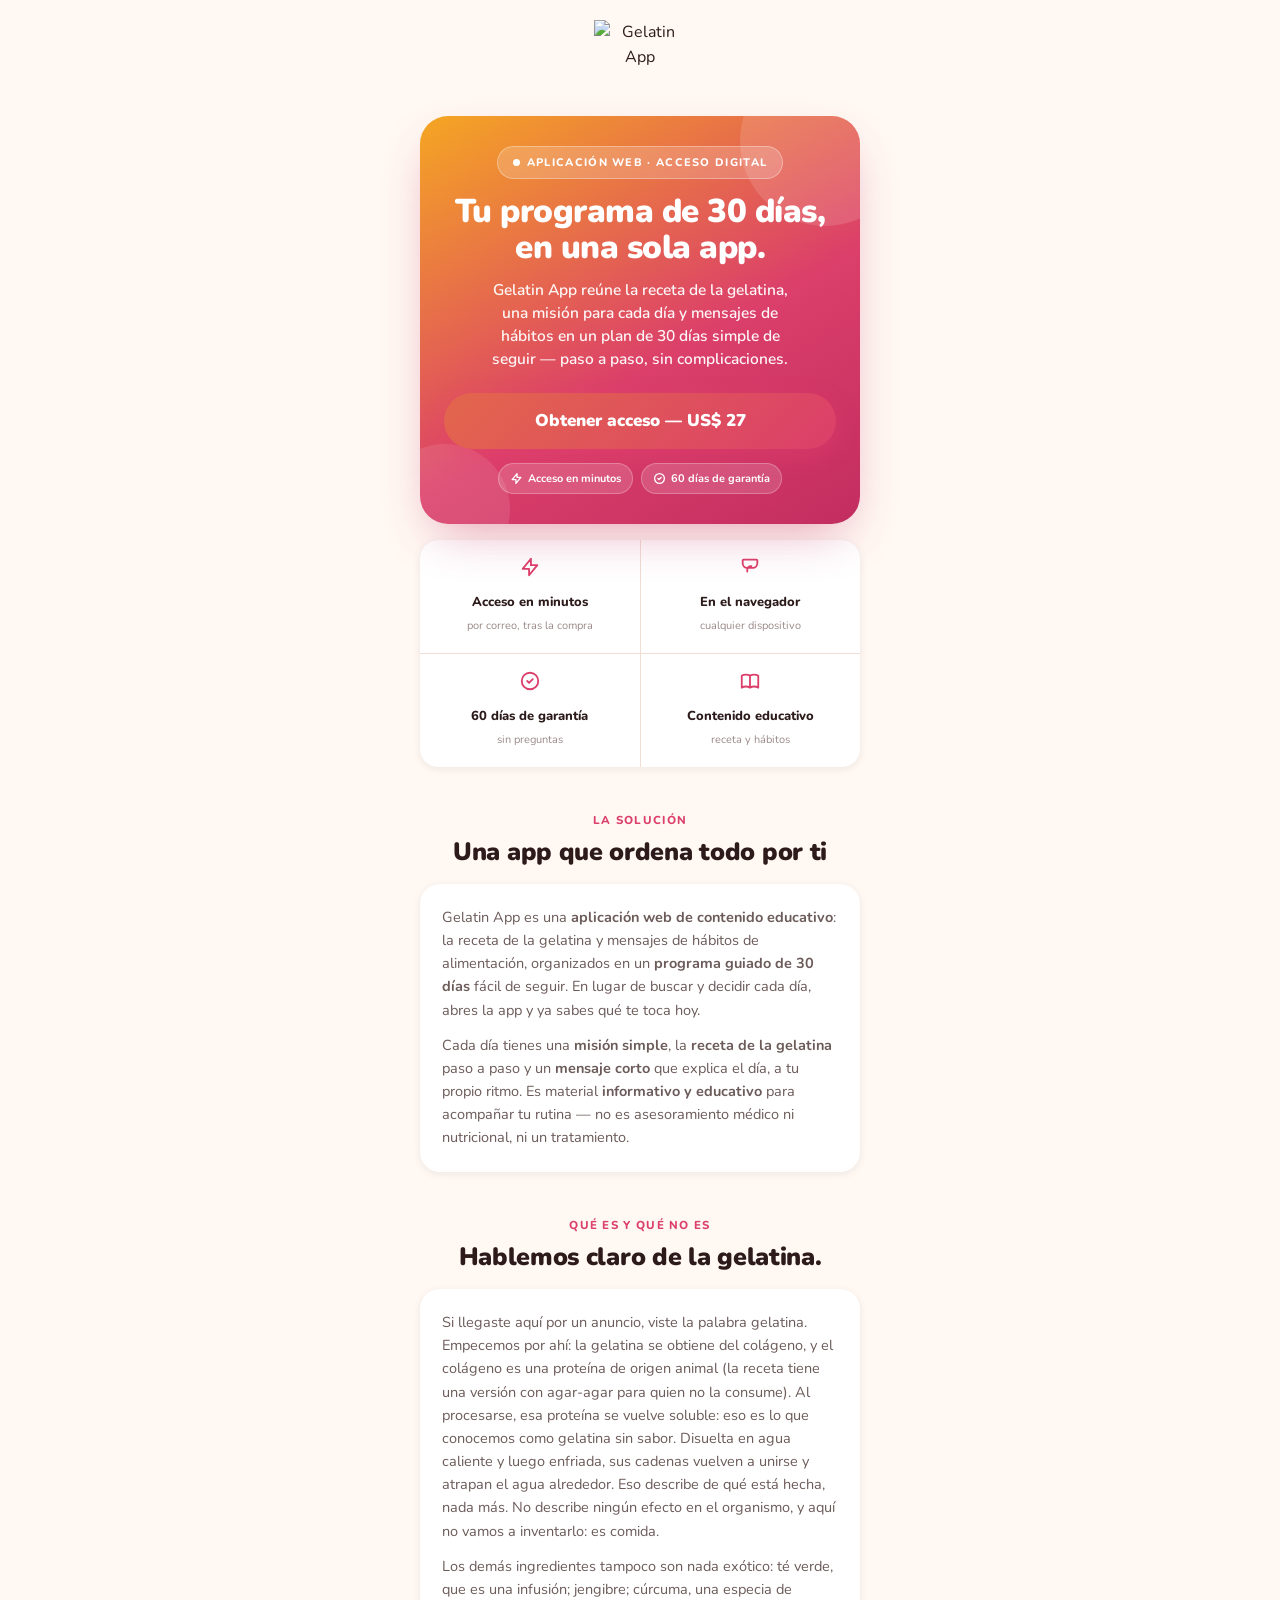
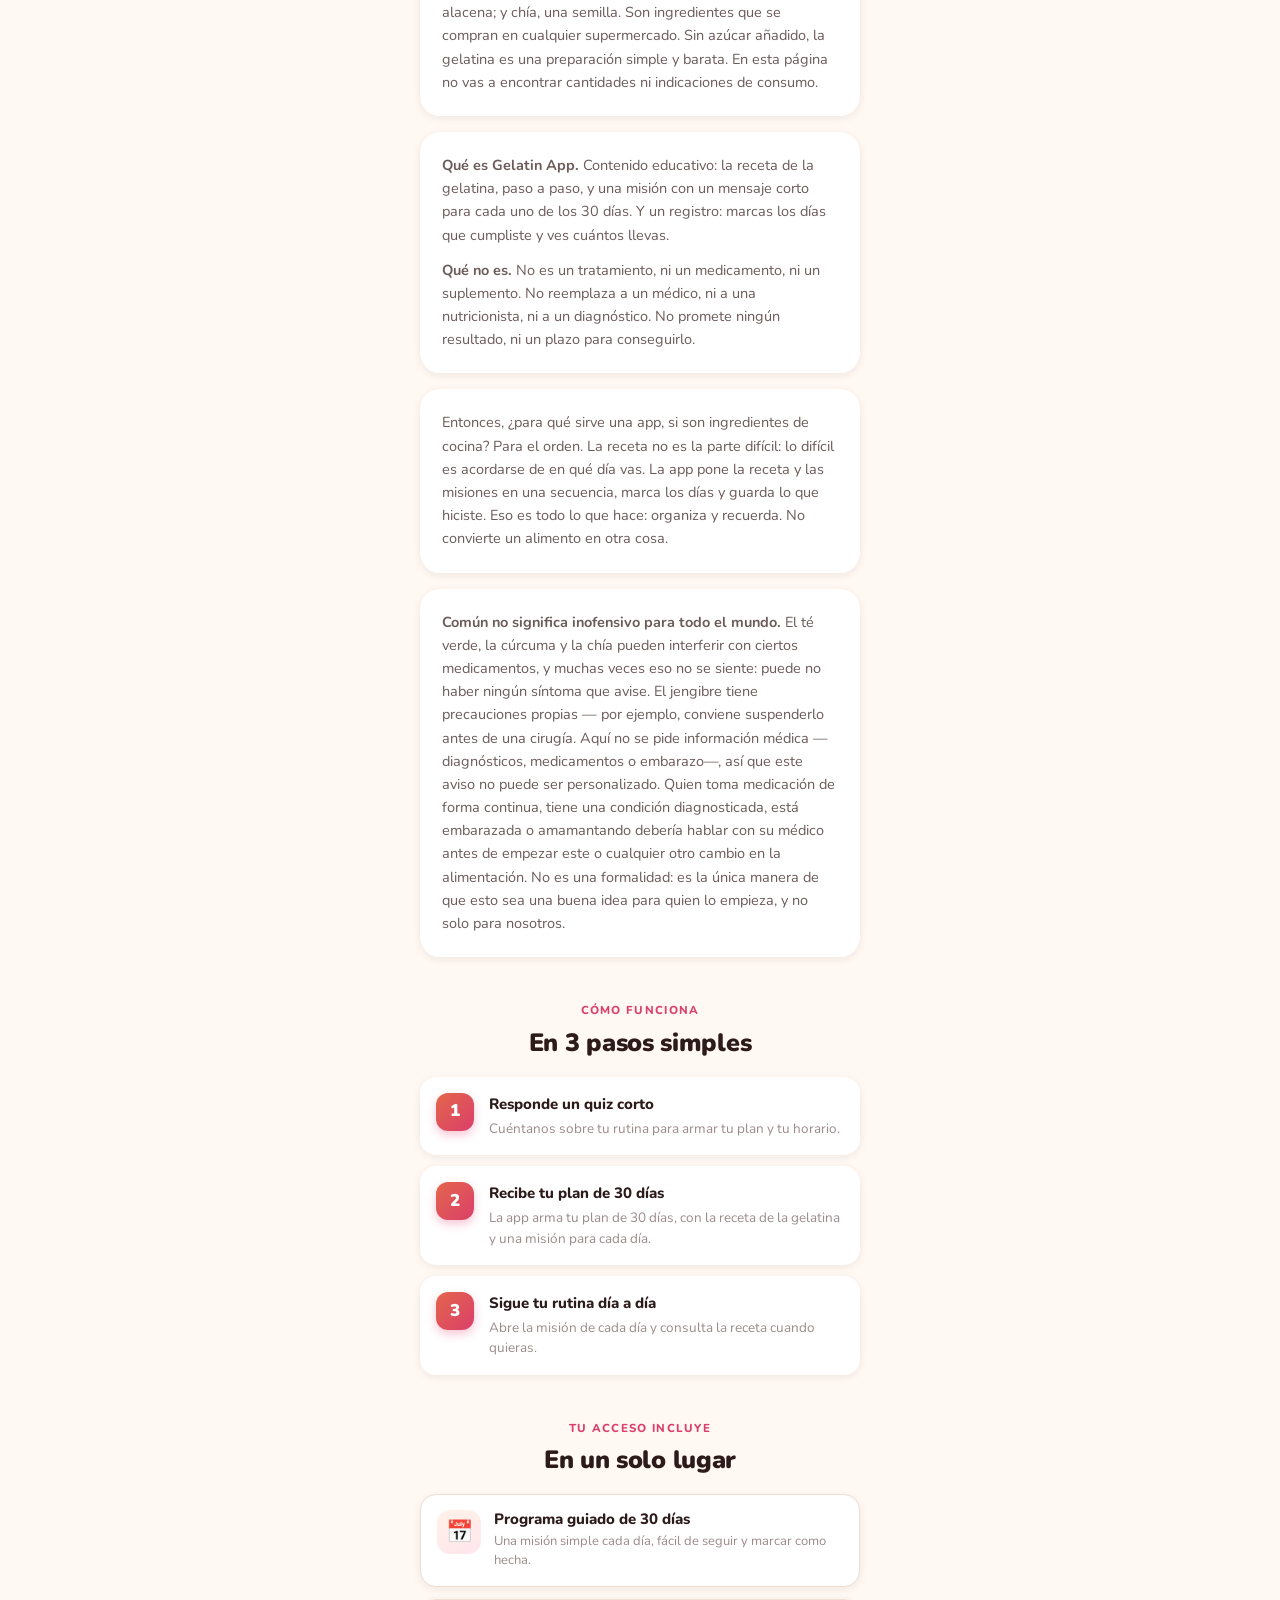
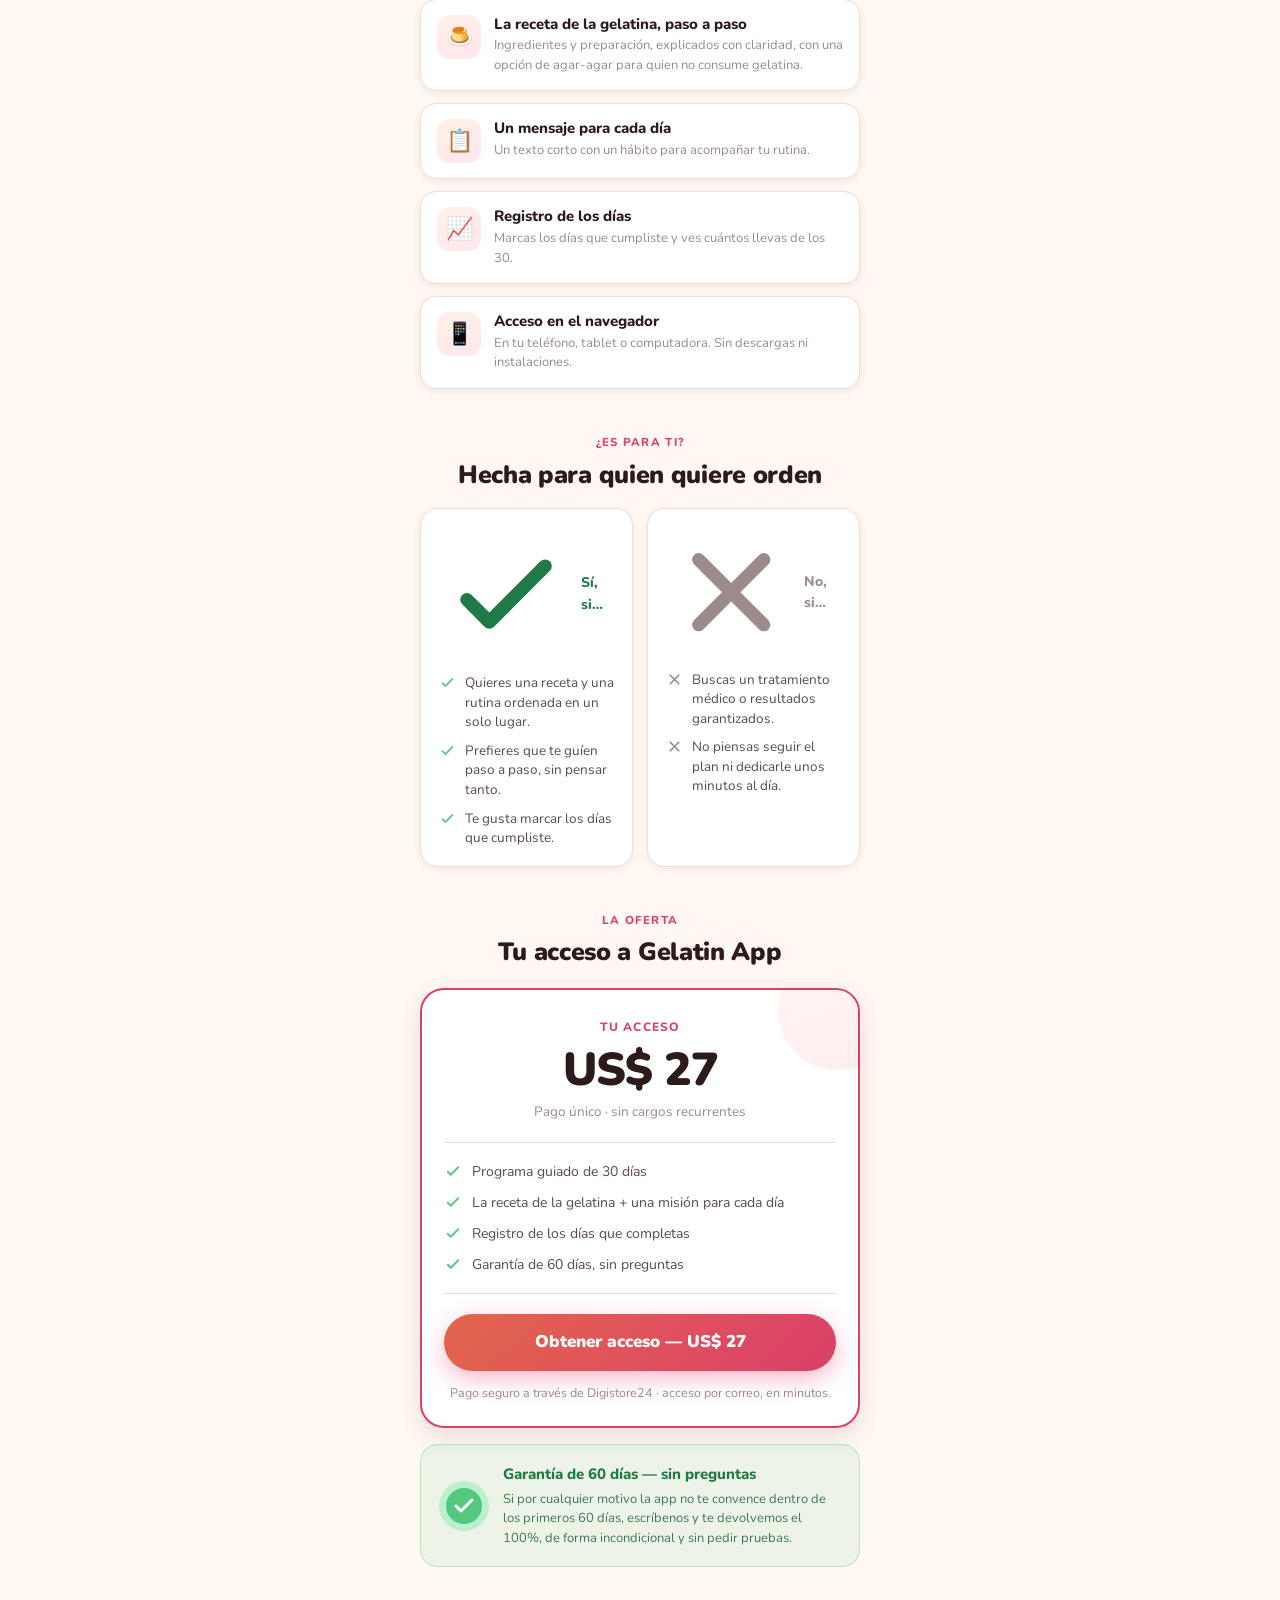
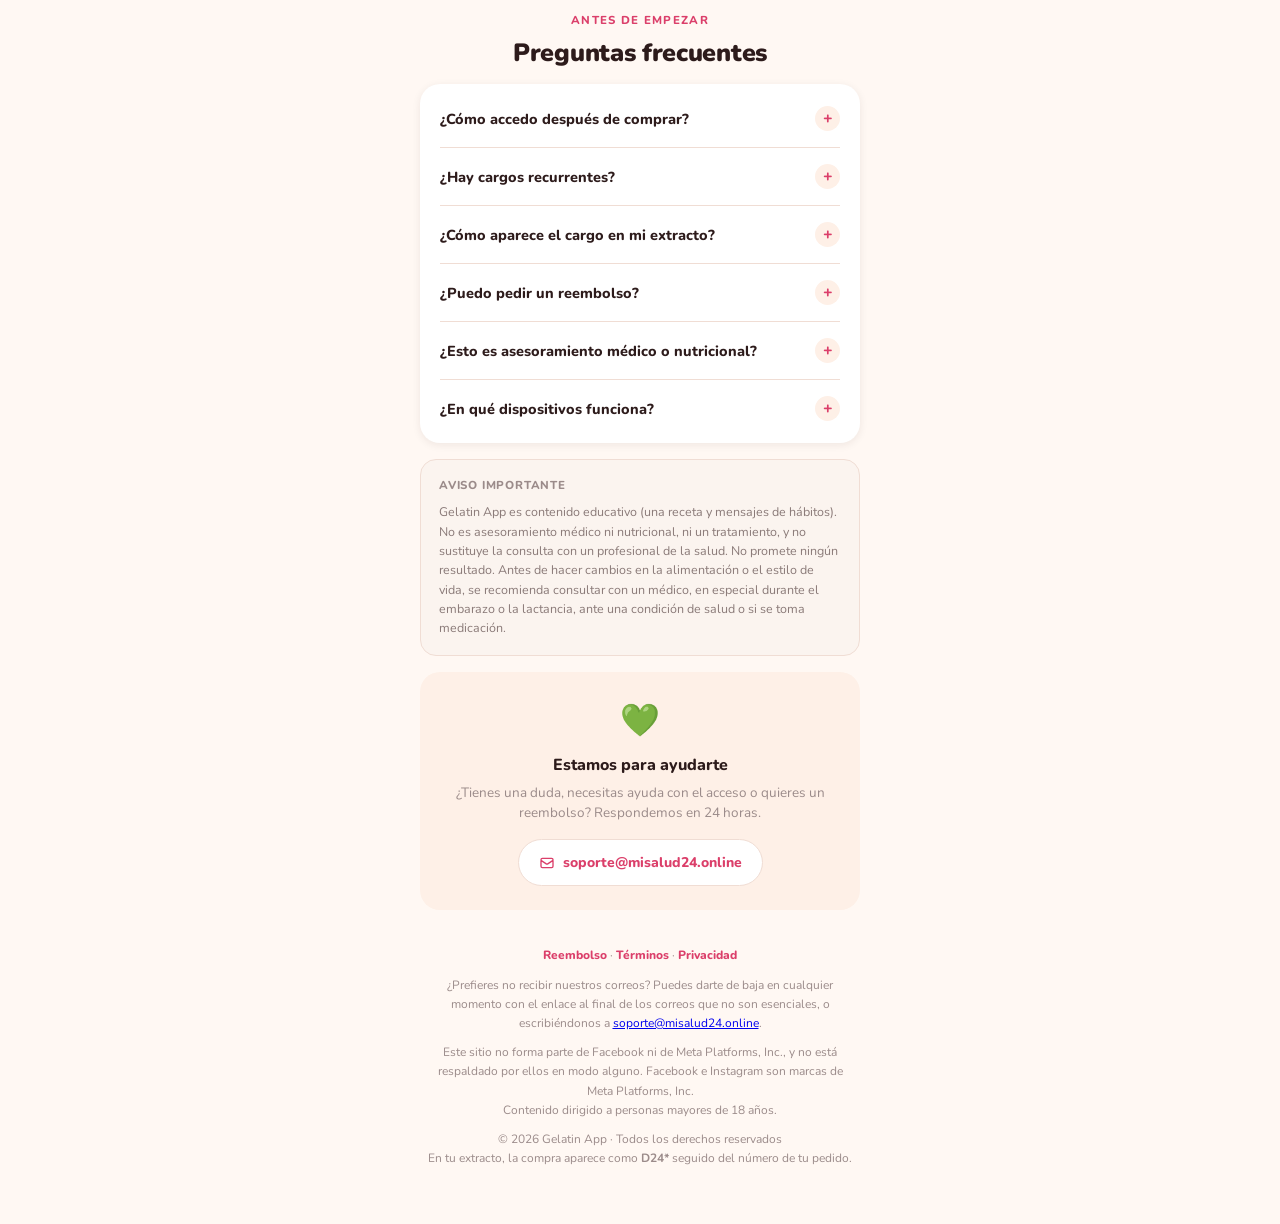
==== app/index.html @ a430baee "feat(app): página do Gelatin App em /app/, com legais e imagens - página do produto: receita da gela" ====
<!DOCTYPE html>
<html lang="es">
<head>
<meta charset="UTF-8">
<meta name="viewport" content="width=device-width, initial-scale=1.0">
<title>Gelatin App — Programa guiado de 30 días con la receta de la gelatina</title>
<meta name="description" content="Cada día una misión simple y un mensaje corto, con la receta de la gelatina paso a paso. No es asesoramiento médico ni nutricional.">
<meta property="og:type" content="website">
<meta property="og:site_name" content="Gelatin App">
<meta property="og:locale" content="es_ES">
<meta property="og:title" content="Gelatin App — Programa guiado de 30 días con la receta de la gelatina">
<meta property="og:description" content="Cada día una misión simple y un mensaje corto, con la receta de la gelatina paso a paso. No es asesoramiento médico ni nutricional.">
<meta property="og:image" content="https://tusalud24h.site/app/og.jpg">
<meta property="og:image:width" content="1200">
<meta property="og:image:height" content="630">
<meta property="og:image:alt" content="Gelatin App">
<meta name="twitter:card" content="summary_large_image">
<meta name="twitter:title" content="Gelatin App — Programa guiado de 30 días con la receta de la gelatina">
<meta name="twitter:description" content="Cada día una misión simple y un mensaje corto, con la receta de la gelatina paso a paso. No es asesoramiento médico ni nutricional.">
<meta name="twitter:image" content="https://tusalud24h.site/app/og.jpg">
<meta name="robots" content="index, follow">
<link rel="icon" type="image/webp" href="https://tusalud24h.site/app/img/logo-icon.webp">

<link rel="preconnect" href="https://fonts.googleapis.com">
<link rel="preconnect" href="https://fonts.gstatic.com" crossorigin>
<link href="https://fonts.googleapis.com/css2?family=Nunito:wght@400;600;700;800;900&display=swap" rel="stylesheet">
<style>
  :root{
    --rose:#DB3F6A; --coral:#E3664C; --amber:#F5A623; --green:#52C97F;
    --cream:#FFF8F3; --card:#FEF0E7; --text:#2D1B1B; --muted:#9B8B8A; --border:#F0DDD4;
    --grad-cta:linear-gradient(135deg,#E3664C 0%,#DB3F6A 100%);
    --grad-hero:linear-gradient(150deg,#F5A623 0%,#DB3F6A 58%,#C22D60 100%);
    --grad-soft:linear-gradient(160deg,#FFF1E8 0%,#FFE6EC 100%);
    --sh-sm:0 2px 8px rgba(45,27,27,.08); --sh-md:0 8px 24px rgba(45,27,27,.12);
    --sh-btn:0 8px 22px rgba(232,64,112,.36);
    --ease:cubic-bezier(.22,1,.36,1);
  }
  *{margin:0;padding:0;box-sizing:border-box}
  html{scroll-behavior:smooth;-webkit-text-size-adjust:100%}
  body{font-family:'Nunito',ui-rounded,system-ui,sans-serif;background:var(--cream);color:var(--text);line-height:1.55;-webkit-font-smoothing:antialiased;overflow-x:hidden}
  img{max-width:100%;height:auto;display:block}
  .wrap{max-width:480px;margin:0 auto;padding:0 20px 56px;position:relative}
  .brand{text-align:center;padding:20px 0 4px}
  .brand img{width:92px;margin:0 auto}
  .hero{position:relative;background:var(--grad-hero);border-radius:28px;padding:30px 24px 30px;text-align:center;color:#fff;overflow:hidden;box-shadow:0 20px 50px -16px rgba(194,45,96,.45)}
  .hero::before{content:'';position:absolute;top:-60px;right:-50px;width:170px;height:170px;background:rgba(255,255,255,.13);border-radius:50%}
  .hero::after{content:'';position:absolute;bottom:-50px;left:-40px;width:130px;height:130px;background:rgba(255,255,255,.10);border-radius:50%}
  .hero>*{position:relative;z-index:1}
  .eyebrow{display:inline-flex;align-items:center;gap:7px;font-size:11px;font-weight:800;text-transform:uppercase;letter-spacing:1.3px;background:rgba(255,255,255,.18);border:1px solid rgba(255,255,255,.32);padding:7px 15px;border-radius:999px;margin-bottom:15px}
  .eyebrow .dot{width:7px;height:7px;border-radius:50%;background:#fff;animation:pulse 2.2s infinite}
  @keyframes pulse{0%{box-shadow:0 0 0 0 rgba(255,255,255,.6)}70%{box-shadow:0 0 0 8px rgba(255,255,255,0)}100%{box-shadow:0 0 0 0 rgba(255,255,255,0)}}
  .hero h1{font-size:33px;font-weight:900;line-height:1.1;letter-spacing:-.5px;margin-bottom:11px}
  .hero .deck{font-size:15.5px;font-weight:600;color:rgba(255,255,255,.95);line-height:1.5;max-width:36ch;margin:0 auto}
  .trust{display:flex;justify-content:center;gap:8px;flex-wrap:wrap;margin-top:14px}
  .trust .t{display:inline-flex;align-items:center;gap:5px;font-size:11px;font-weight:700;color:#fff;background:rgba(255,255,255,.15);border:1px solid rgba(255,255,255,.25);padding:6px 11px;border-radius:999px}
  .trust .t svg{width:13px;height:13px}
  .trustbar{display:grid;grid-template-columns:1fr 1fr;gap:1px;background:var(--border);border-radius:18px;overflow:hidden;margin-top:16px;box-shadow:var(--sh-sm)}
  .trustbar .tb{background:#fff;padding:16px 12px;text-align:center}
  .trustbar .tb svg{width:22px;height:22px;color:var(--rose);margin:0 auto 6px}
  .trustbar .tb b{display:block;font-size:13px;font-weight:800;color:var(--text)}
  .trustbar .tb span{font-size:11px;color:var(--muted)}
  .sec-h{text-align:center;margin:40px 0 4px}
  .sec-h .k{font-size:11.5px;font-weight:800;text-transform:uppercase;letter-spacing:1.3px;color:var(--rose)}
  .sec-h h2{font-size:25px;font-weight:900;color:var(--text);line-height:1.18;letter-spacing:-.3px;margin-top:7px}
  .sec-h p{font-size:14.5px;color:#6b5b59;line-height:1.6;margin-top:9px}
  .card{background:#fff;border-radius:20px;padding:22px;box-shadow:var(--sh-sm);margin-top:16px}
  .card p{font-size:14.5px;color:#6b5b59;line-height:1.6}
  .card p+p{margin-top:12px}
  .feats{display:grid;gap:12px;margin-top:18px}
  .feat{display:flex;gap:13px;align-items:flex-start;background:#fff;border:1px solid var(--border);border-radius:16px;padding:15px 16px;box-shadow:var(--sh-sm);transition:transform .2s var(--ease),box-shadow .2s var(--ease)}
  .feat:hover{transform:translateY(-2px);box-shadow:var(--sh-md)}
  .feat .f-ic{flex-shrink:0;width:44px;height:44px;border-radius:13px;background:var(--grad-soft);display:flex;align-items:center;justify-content:center;font-size:22px}
  .feat h4{font-size:15px;font-weight:800;color:var(--text);margin-bottom:3px;line-height:1.25}
  .feat p{font-size:13px;color:var(--muted);line-height:1.5;margin:0}
  .steps{margin-top:18px}
  .step{display:flex;gap:15px;align-items:flex-start;background:#fff;border-radius:16px;padding:16px;box-shadow:var(--sh-sm)}
  .step+.step{margin-top:11px}
  .step-n{width:38px;height:38px;background:var(--grad-cta);color:#fff;border-radius:12px;display:flex;align-items:center;justify-content:center;font-size:17px;font-weight:900;flex-shrink:0;box-shadow:0 4px 10px rgba(232,64,112,.3)}
  .step-c h4{font-size:15px;font-weight:800;color:var(--text);margin-bottom:3px}
  .step-c p{font-size:13.5px;color:var(--muted);line-height:1.5}
  .who{margin-top:18px;display:grid;gap:14px}
  @media(min-width:560px){.who{grid-template-columns:1fr 1fr}}
  .who-col{background:#fff;border:1px solid var(--border);border-radius:18px;padding:18px;box-shadow:var(--sh-sm)}
  .who-col h4{font-size:14px;font-weight:800;margin-bottom:12px;display:flex;align-items:center;gap:8px}
  .who-col.yes h4{color:#1F7A48}
  .who-col.no h4{color:var(--muted)}
  .who-col ul{list-style:none;display:grid;gap:9px}
  .who-col li{display:flex;gap:9px;align-items:flex-start;font-size:13.5px;color:#5a4a48;line-height:1.45}
  .who-col li svg{flex-shrink:0;width:17px;height:17px;margin-top:1px}
  .who-col.yes li svg{color:var(--green)}
  .who-col.no li svg{color:var(--muted)}
  .price{position:relative;background:#fff;border:2px solid var(--rose);border-radius:24px;padding:28px 22px 24px;text-align:center;box-shadow:var(--sh-md);margin-top:20px;overflow:hidden}
  .price::before{content:'';position:absolute;top:-40px;right:-40px;width:120px;height:120px;background:var(--grad-soft);border-radius:50%;opacity:.7}
  .price>*{position:relative;z-index:1}
  .price .p-name{font-size:12px;font-weight:800;text-transform:uppercase;letter-spacing:1.2px;color:var(--rose);margin-bottom:10px}
  .price .p-val{font-size:46px;font-weight:900;color:var(--text);line-height:1;letter-spacing:-1px}
  .price .p-model{font-size:13.5px;color:var(--muted);margin-top:9px}
  .price .p-feat{list-style:none;text-align:left;display:grid;gap:9px;margin:20px 0;padding:18px 0;border-top:1px solid var(--border);border-bottom:1px solid var(--border)}
  .price .p-feat li{display:flex;gap:10px;align-items:flex-start;font-size:14px;color:#5a4a48}
  .price .p-feat li svg{flex-shrink:0;width:18px;height:18px;color:var(--green);margin-top:1px}
  .cta{display:flex;align-items:center;justify-content:center;gap:9px;width:100%;min-height:56px;padding:15px 20px;background:var(--grad-cta);color:#fff;font-size:17px;font-weight:900;text-align:center;border-radius:999px;text-decoration:none;box-shadow:var(--sh-btn);transition:transform .15s var(--ease),box-shadow .15s var(--ease)}
  .cta:hover{transform:translateY(-2px)}
  .cta-note{font-size:12.5px;color:var(--muted);margin-top:13px;line-height:1.5}
  .hero .cta{margin-top:22px}
  .guarantee{display:flex;align-items:center;gap:14px;background:rgba(82,201,127,.10);border:1.5px solid rgba(82,201,127,.35);border-radius:18px;padding:18px;margin-top:16px}
  .guarantee .g-ic{width:50px;height:50px;flex-shrink:0}
  .guarantee h4{font-size:15px;font-weight:800;color:#1F7A48;margin-bottom:3px}
  .guarantee p{font-size:13px;color:#3d7a57;line-height:1.5}
  .disclaimer{background:#FBF4EF;border:1px solid var(--border);border-radius:16px;padding:17px 18px;margin-top:16px}
  .disclaimer h4{font-size:11.5px;font-weight:800;text-transform:uppercase;letter-spacing:.8px;color:var(--muted);margin-bottom:7px}
  .disclaimer p{font-size:12.5px;color:#8a7a78;line-height:1.55}
  .faqs{margin-top:16px;background:#fff;border-radius:20px;padding:6px 20px;box-shadow:var(--sh-sm)}
  .faq{border-bottom:1px solid var(--border);padding:16px 0}
  .faq:last-child{border-bottom:none}
  .faq-q{font-size:14.5px;font-weight:800;color:var(--text);cursor:pointer;display:flex;justify-content:space-between;align-items:center;gap:12px;list-style:none}
  .faq-q::-webkit-details-marker{display:none}
  .faq-q .tg{width:25px;height:25px;background:var(--card);border-radius:50%;display:flex;align-items:center;justify-content:center;flex-shrink:0;transition:transform .25s var(--ease);font-size:16px;color:var(--rose);font-weight:800}
  .faq[open] .faq-q .tg{transform:rotate(45deg)}
  .faq-a{font-size:13.5px;color:var(--muted);line-height:1.6;padding-top:11px}
  .faq-a strong{color:#6b5b59}
  .faq-a a{color:var(--rose);font-weight:700;text-decoration:none}
  .support{background:var(--card);border-radius:20px;padding:24px 20px;text-align:center;margin-top:16px}
  .support .s-emoji{font-size:32px;margin-bottom:8px}
  .support h4{font-size:16px;font-weight:800;color:var(--text);margin-bottom:5px}
  .support p{font-size:13.5px;color:var(--muted);margin-bottom:15px;line-height:1.5}
  .support a{display:inline-flex;align-items:center;gap:8px;background:#fff;border:1.5px solid var(--border);border-radius:999px;padding:12px 20px;font-size:14px;font-weight:800;color:var(--rose);text-decoration:none}
  .support a svg{width:16px;height:16px}
  .foot{text-align:center;padding:26px 8px 0}
  .foot p{font-size:12px;color:var(--muted);line-height:1.6;margin-top:10px}
  .foot-links a{color:var(--rose);font-weight:800;text-decoration:none}
</style>
</head>
<body>

<div class="wrap">

    <div class="brand"><img src="https://tusalud24h.site/app/img/logo.webp" alt="Gelatin App" width="92" height="92"></div>

    <div class="hero">
    <span class="eyebrow"><span class="dot"></span>Aplicación web · Acceso digital</span>
    <h1>Tu programa de 30 días, en una sola app.</h1>
    <div class="deck">Gelatin App reúne la receta de la gelatina, una misión para cada día y mensajes de hábitos en un plan de 30 días simple de seguir — paso a paso, sin complicaciones.</div>
    <a href="https://www.checkout-ds24.com/product/705969" class="cta">Obtener acceso — US$ 27</a>
    <div class="trust">
      <span class="t"><svg fill="none" viewBox="0 0 24 24" stroke="currentColor" stroke-width="2.4"><path stroke-linecap="round" stroke-linejoin="round" d="M13 10V3L4 14h7v7l9-11h-7z"/></svg>Acceso en minutos</span>
      <span class="t"><svg fill="none" viewBox="0 0 24 24" stroke="currentColor" stroke-width="2.4"><path stroke-linecap="round" stroke-linejoin="round" d="M9 12l2 2 4-4m6 2a9 9 0 11-18 0 9 9 0 0118 0z"/></svg>60 días de garantía</span>
    </div>
  </div>

    <div class="trustbar">
    <div class="tb"><svg fill="none" viewBox="0 0 24 24" stroke="currentColor" stroke-width="2"><path stroke-linecap="round" stroke-linejoin="round" d="M13 10V3L4 14h7v7l9-11h-7z"/></svg><b>Acceso en minutos</b><span>por correo, tras la compra</span></div>
    <div class="tb"><svg fill="none" viewBox="0 0 24 24" stroke="currentColor" stroke-width="2"><path stroke-linecap="round" stroke-linejoin="round" d="M9 17v-2a4 4 0 014-4h.5M5 4h14a1 1 0 011 1v3a5 5 0 01-5 5H9a5 5 0 01-5-5V5a1 1 0 011-1z"/></svg><b>En el navegador</b><span>cualquier dispositivo</span></div>
    <div class="tb"><svg fill="none" viewBox="0 0 24 24" stroke="currentColor" stroke-width="2"><path stroke-linecap="round" stroke-linejoin="round" d="M9 12l2 2 4-4m6 2a9 9 0 11-18 0 9 9 0 0118 0z"/></svg><b>60 días de garantía</b><span>sin preguntas</span></div>
    <div class="tb"><svg fill="none" viewBox="0 0 24 24" stroke="currentColor" stroke-width="2"><path stroke-linecap="round" stroke-linejoin="round" d="M12 6.25v13M12 6.25C10.8 5.48 9.2 5 7.5 5S4.2 5.48 3 6.25v13C4.2 18.48 5.8 18 7.5 18s3.3.48 4.5 1.25m0-13C13.2 5.48 14.8 5 16.5 5c1.7 0 3.3.48 4.5 1.25v13C19.8 18.48 18.2 18 16.5 18c-1.7 0-3.3.48-4.5 1.25"/></svg><b>Contenido educativo</b><span>receta y hábitos</span></div>
  </div>

    <div class="sec-h"><span class="k">La solución</span><h2>Una app que ordena todo por ti</h2></div>
  <div class="card">
    <p>Gelatin App es una <strong>aplicación web de contenido educativo</strong>: la receta de la gelatina y mensajes de hábitos de alimentación, organizados en un <strong>programa guiado de 30 días</strong> fácil de seguir. En lugar de buscar y decidir cada día, abres la app y ya sabes qué te toca hoy.</p>
    <p>Cada día tienes una <strong>misión simple</strong>, la <strong>receta de la gelatina</strong> paso a paso y un <strong>mensaje corto</strong> que explica el día, a tu propio ritmo. Es material <strong>informativo y educativo</strong> para acompañar tu rutina — no es asesoramiento médico ni nutricional, ni un tratamiento.</p>
  </div>

  <div class="sec-h"><span class="k">Qué es y qué no es</span><h2>Hablemos claro de la gelatina.</h2></div>
  <div class="card">
    <p>Si llegaste aquí por un anuncio, viste la palabra gelatina. Empecemos por ahí: la gelatina se obtiene del colágeno, y el colágeno es una proteína de origen animal (la receta tiene una versión con agar-agar para quien no la consume). Al procesarse, esa proteína se vuelve soluble: eso es lo que conocemos como gelatina sin sabor. Disuelta en agua caliente y luego enfriada, sus cadenas vuelven a unirse y atrapan el agua alrededor. Eso describe de qué está hecha, nada más. No describe ningún efecto en el organismo, y aquí no vamos a inventarlo: es comida.</p>
    <p>Los demás ingredientes tampoco son nada exótico: té verde, que es una infusión; jengibre; cúrcuma, una especia de alacena; y chía, una semilla. Son ingredientes que se compran en cualquier supermercado. Sin azúcar añadido, la gelatina es una preparación simple y barata. En esta página no vas a encontrar cantidades ni indicaciones de consumo.</p>
  </div>
  <div class="card">
    <p><strong>Qué es Gelatin App.</strong> Contenido educativo: la receta de la gelatina, paso a paso, y una misión con un mensaje corto para cada uno de los 30 días. Y un registro: marcas los días que cumpliste y ves cuántos llevas.</p>
    <p><strong>Qué no es.</strong> No es un tratamiento, ni un medicamento, ni un suplemento. No reemplaza a un médico, ni a una nutricionista, ni a un diagnóstico. No promete ningún resultado, ni un plazo para conseguirlo.</p>
  </div>
  <div class="card">
    <p>Entonces, ¿para qué sirve una app, si son ingredientes de cocina? Para el orden. La receta no es la parte difícil: lo difícil es acordarse de en qué día vas. La app pone la receta y las misiones en una secuencia, marca los días y guarda lo que hiciste. Eso es todo lo que hace: organiza y recuerda. No convierte un alimento en otra cosa.</p>
  </div>
  <div class="card">
    <p><strong>Común no significa inofensivo para todo el mundo.</strong> El té verde, la cúrcuma y la chía pueden interferir con ciertos medicamentos, y muchas veces eso no se siente: puede no haber ningún síntoma que avise. El jengibre tiene precauciones propias — por ejemplo, conviene suspenderlo antes de una cirugía. Aquí no se pide información médica —diagnósticos, medicamentos o embarazo—, así que este aviso no puede ser personalizado. Quien toma medicación de forma continua, tiene una condición diagnosticada, está embarazada o amamantando debería hablar con su médico antes de empezar este o cualquier otro cambio en la alimentación. No es una formalidad: es la única manera de que esto sea una buena idea para quien lo empieza, y no solo para nosotros.</p>
  </div>

    <div class="sec-h"><span class="k">Cómo funciona</span><h2>En 3 pasos simples</h2></div>
  <div class="steps">
    <div class="step"><div class="step-n">1</div><div class="step-c"><h4>Responde un quiz corto</h4><p>Cuéntanos sobre tu rutina para armar tu plan y tu horario.</p></div></div>
    <div class="step"><div class="step-n">2</div><div class="step-c"><h4>Recibe tu plan de 30 días</h4><p>La app arma tu plan de 30 días, con la receta de la gelatina y una misión para cada día.</p></div></div>
    <div class="step"><div class="step-n">3</div><div class="step-c"><h4>Sigue tu rutina día a día</h4><p>Abre la misión de cada día y consulta la receta cuando quieras.</p></div></div>
  </div>

    <div class="sec-h"><span class="k">Tu acceso incluye</span><h2>En un solo lugar</h2></div>
  <div class="feats">
    <div class="feat"><div class="f-ic">📅</div><div><h4>Programa guiado de 30 días</h4><p>Una misión simple cada día, fácil de seguir y marcar como hecha.</p></div></div>
    <div class="feat"><div class="f-ic">🍮</div><div><h4>La receta de la gelatina, paso a paso</h4><p>Ingredientes y preparación, explicados con claridad, con una opción de agar-agar para quien no consume gelatina.</p></div></div>
    <div class="feat"><div class="f-ic">📋</div><div><h4>Un mensaje para cada día</h4><p>Un texto corto con un hábito para acompañar tu rutina.</p></div></div>
    <div class="feat"><div class="f-ic">📈</div><div><h4>Registro de los días</h4><p>Marcas los días que cumpliste y ves cuántos llevas de los 30.</p></div></div>
    <div class="feat"><div class="f-ic">📱</div><div><h4>Acceso en el navegador</h4><p>En tu teléfono, tablet o computadora. Sin descargas ni instalaciones.</p></div></div>
  </div>

    <div class="sec-h"><span class="k">¿Es para ti?</span><h2>Hecha para quien quiere orden</h2></div>
  <div class="who">
    <div class="who-col yes">
      <h4><svg fill="none" viewBox="0 0 24 24" stroke="currentColor" stroke-width="2.4"><path stroke-linecap="round" stroke-linejoin="round" d="M5 13l4 4L19 7"/></svg>Sí, si…</h4>
      <ul>
        <li><svg fill="none" viewBox="0 0 24 24" stroke="currentColor" stroke-width="2.4"><path stroke-linecap="round" stroke-linejoin="round" d="M5 13l4 4L19 7"/></svg>Quieres una receta y una rutina ordenada en un solo lugar.</li>
        <li><svg fill="none" viewBox="0 0 24 24" stroke="currentColor" stroke-width="2.4"><path stroke-linecap="round" stroke-linejoin="round" d="M5 13l4 4L19 7"/></svg>Prefieres que te guíen paso a paso, sin pensar tanto.</li>
        <li><svg fill="none" viewBox="0 0 24 24" stroke="currentColor" stroke-width="2.4"><path stroke-linecap="round" stroke-linejoin="round" d="M5 13l4 4L19 7"/></svg>Te gusta marcar los días que cumpliste.</li>
      </ul>
    </div>
    <div class="who-col no">
      <h4><svg fill="none" viewBox="0 0 24 24" stroke="currentColor" stroke-width="2.4"><path stroke-linecap="round" stroke-linejoin="round" d="M6 18L18 6M6 6l12 12"/></svg>No, si…</h4>
      <ul>
        <li><svg fill="none" viewBox="0 0 24 24" stroke="currentColor" stroke-width="2.4"><path stroke-linecap="round" stroke-linejoin="round" d="M6 18L18 6M6 6l12 12"/></svg>Buscas un tratamiento médico o resultados garantizados.</li>
        <li><svg fill="none" viewBox="0 0 24 24" stroke="currentColor" stroke-width="2.4"><path stroke-linecap="round" stroke-linejoin="round" d="M6 18L18 6M6 6l12 12"/></svg>No piensas seguir el plan ni dedicarle unos minutos al día.</li>
      </ul>
    </div>
  </div>

    <div class="sec-h"><span class="k">La oferta</span><h2>Tu acceso a Gelatin App</h2></div>
  <div class="price">
    <div class="p-name">Tu acceso</div>
    <div class="p-val">US$ 27</div>
    <div class="p-model">Pago único · sin cargos recurrentes</div>
    <ul class="p-feat">
      <li><svg fill="none" viewBox="0 0 24 24" stroke="currentColor" stroke-width="2.4"><path stroke-linecap="round" stroke-linejoin="round" d="M5 13l4 4L19 7"/></svg>Programa guiado de 30 días</li>
      <li><svg fill="none" viewBox="0 0 24 24" stroke="currentColor" stroke-width="2.4"><path stroke-linecap="round" stroke-linejoin="round" d="M5 13l4 4L19 7"/></svg>La receta de la gelatina + una misión para cada día</li>
      <li><svg fill="none" viewBox="0 0 24 24" stroke="currentColor" stroke-width="2.4"><path stroke-linecap="round" stroke-linejoin="round" d="M5 13l4 4L19 7"/></svg>Registro de los días que completas</li>
      <li><svg fill="none" viewBox="0 0 24 24" stroke="currentColor" stroke-width="2.4"><path stroke-linecap="round" stroke-linejoin="round" d="M5 13l4 4L19 7"/></svg>Garantía de 60 días, sin preguntas</li>
    </ul>
    <a href="https://www.checkout-ds24.com/product/705969" class="cta">Obtener acceso — US$ 27</a>
    <div class="cta-note">Pago seguro a través de Digistore24 · acceso por correo, en minutos.</div>
  </div>

    <div class="guarantee">
    <svg class="g-ic" viewBox="0 0 50 50" fill="none"><circle cx="25" cy="25" r="25" fill="#BBF0CF"/><circle cx="25" cy="25" r="18" fill="#52C97F"/><path d="M17 25l5 5 11-11" stroke="#fff" stroke-width="3" stroke-linecap="round" stroke-linejoin="round"/></svg>
    <div><h4>Garantía de 60 días — sin preguntas</h4><p>Si por cualquier motivo la app no te convence dentro de los primeros 60 días, escríbenos y te devolvemos el 100%, de forma incondicional y sin pedir pruebas.</p></div>
  </div>

    <div class="sec-h"><span class="k">Antes de empezar</span><h2>Preguntas frecuentes</h2></div>
  <div class="faqs">
    <details class="faq"><summary class="faq-q"><span>¿Cómo accedo después de comprar?</span><span class="tg">+</span></summary><div class="faq-a">Unos minutos después de la compra recibirás por correo tus datos de acceso a Gelatin App. Funciona en el navegador, en cualquier dispositivo, sin descargas. Si no lo ves, revisa tu carpeta de spam o escríbenos.</div></details>
    <details class="faq"><summary class="faq-q"><span>¿Hay cargos recurrentes?</span><span class="tg">+</span></summary><div class="faq-a">No. Es un <strong>pago único de US$ 27</strong> — sin suscripción ni renovaciones. Después del pago pueden ofrecerte complementos opcionales, que se cobran aparte y solo si los eliges.</div></details>
    <details class="faq"><summary class="faq-q"><span>¿Cómo aparece el cargo en mi extracto?</span><span class="tg">+</span></summary><div class="faq-a">Tu compra es procesada por <strong>Digistore24</strong> y aparece en tu extracto como <strong>D24*</strong> seguido del número de tu pedido. Ese cargo corresponde a tu compra de Gelatin App.</div></details>
    <details class="faq"><summary class="faq-q"><span>¿Puedo pedir un reembolso?</span><span class="tg">+</span></summary><div class="faq-a">Sí. Tienes una <strong>garantía de 60 días, incondicional y sin preguntas</strong>. Escríbenos a <strong>soporte@misalud24.online</strong> dentro de los 60 días y te devolvemos el 100%. Ver la <a href="https://tusalud24h.site/app/reembolso/">política de reembolso</a>.</div></details>
    <details class="faq"><summary class="faq-q"><span>¿Esto es asesoramiento médico o nutricional?</span><span class="tg">+</span></summary><div class="faq-a">No. Gelatin App ofrece <strong>contenido educativo: una receta y mensajes de hábitos</strong>. No es asesoramiento médico ni nutricional, ni un tratamiento, y no sustituye la consulta con un profesional de la salud.</div></details>
    <details class="faq"><summary class="faq-q"><span>¿En qué dispositivos funciona?</span><span class="tg">+</span></summary><div class="faq-a">En cualquier dispositivo con navegador — teléfono, tablet o computadora. No necesitas descargar ninguna aplicación.</div></details>
  </div>

    <div class="disclaimer">
    <h4>Aviso importante</h4>
    <p>Gelatin App es contenido educativo (una receta y mensajes de hábitos). No es asesoramiento médico ni nutricional, ni un tratamiento, y no sustituye la consulta con un profesional de la salud. No promete ningún resultado. Antes de hacer cambios en la alimentación o el estilo de vida, se recomienda consultar con un médico, en especial durante el embarazo o la lactancia, ante una condición de salud o si se toma medicación.</p>
  </div>

    <div class="support">
    <div class="s-emoji">💚</div>
    <h4>Estamos para ayudarte</h4>
    <p>¿Tienes una duda, necesitas ayuda con el acceso o quieres un reembolso? Respondemos en 24 horas.</p>
    <a href="mailto:soporte@misalud24.online"><svg fill="none" viewBox="0 0 24 24" stroke="currentColor" stroke-width="2"><path stroke-linecap="round" stroke-linejoin="round" d="M3 8l7.89 5.26a2 2 0 002.22 0L21 8M5 19h14a2 2 0 002-2V7a2 2 0 00-2-2H5a2 2 0 00-2 2v10a2 2 0 002 2z"/></svg>soporte@misalud24.online</a>
  </div>

    <div class="foot">
    <p class="foot-links"><a href="https://tusalud24h.site/app/reembolso/">Reembolso</a> · <a href="https://tusalud24h.site/app/terminos/">Términos</a> · <a href="https://tusalud24h.site/app/privacidad/">Privacidad</a></p>
    <p>¿Prefieres no recibir nuestros correos? Puedes darte de baja en cualquier momento con el enlace al final de los correos que no son esenciales, o escribiéndonos a <a href="mailto:soporte@misalud24.online">soporte@misalud24.online</a>.</p>
    <p>Este sitio no forma parte de Facebook ni de Meta Platforms, Inc., y no está respaldado por ellos en modo alguno. Facebook e Instagram son marcas de Meta Platforms, Inc.<br>Contenido dirigido a personas mayores de 18 años.</p>
    <p>© 2026 Gelatin App · Todos los derechos reservados<br>En tu extracto, la compra aparece como <strong>D24*</strong> seguido del número de tu pedido.</p>
  </div>

</div>

</body>
</html>
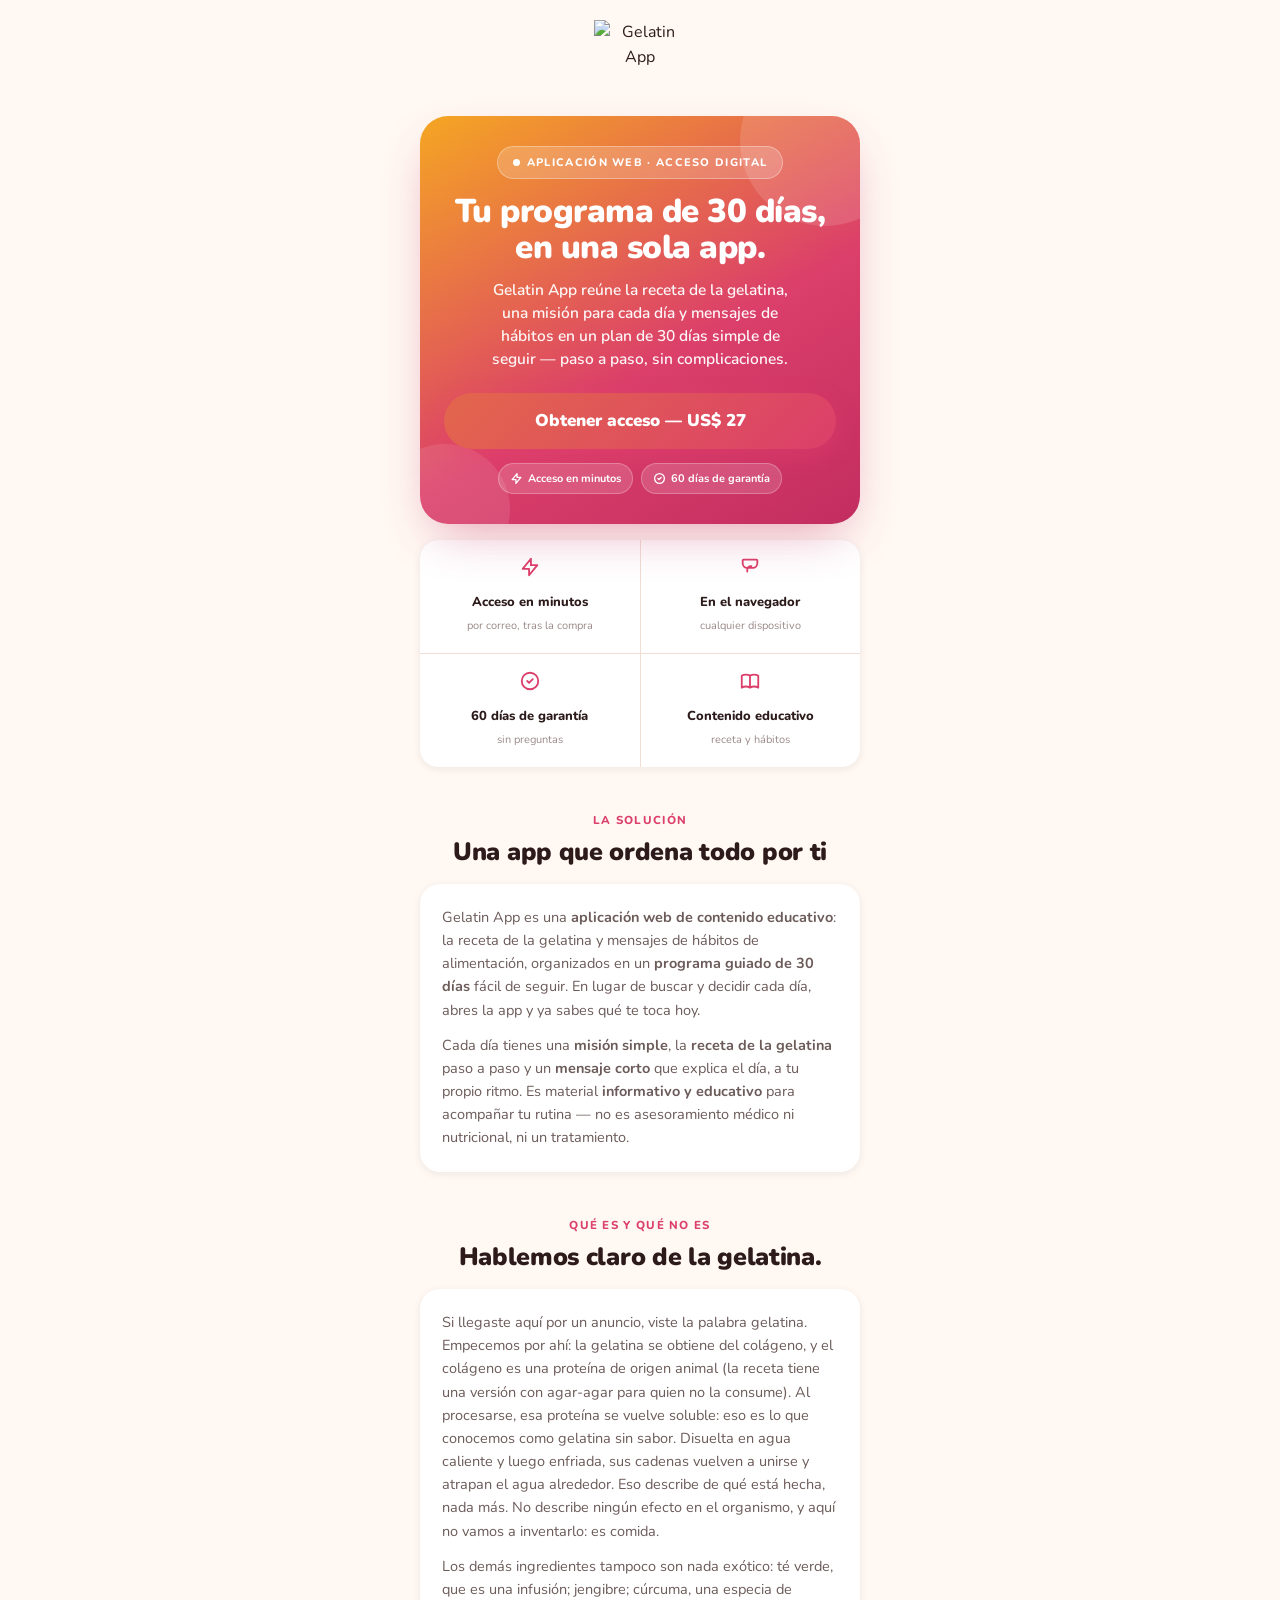
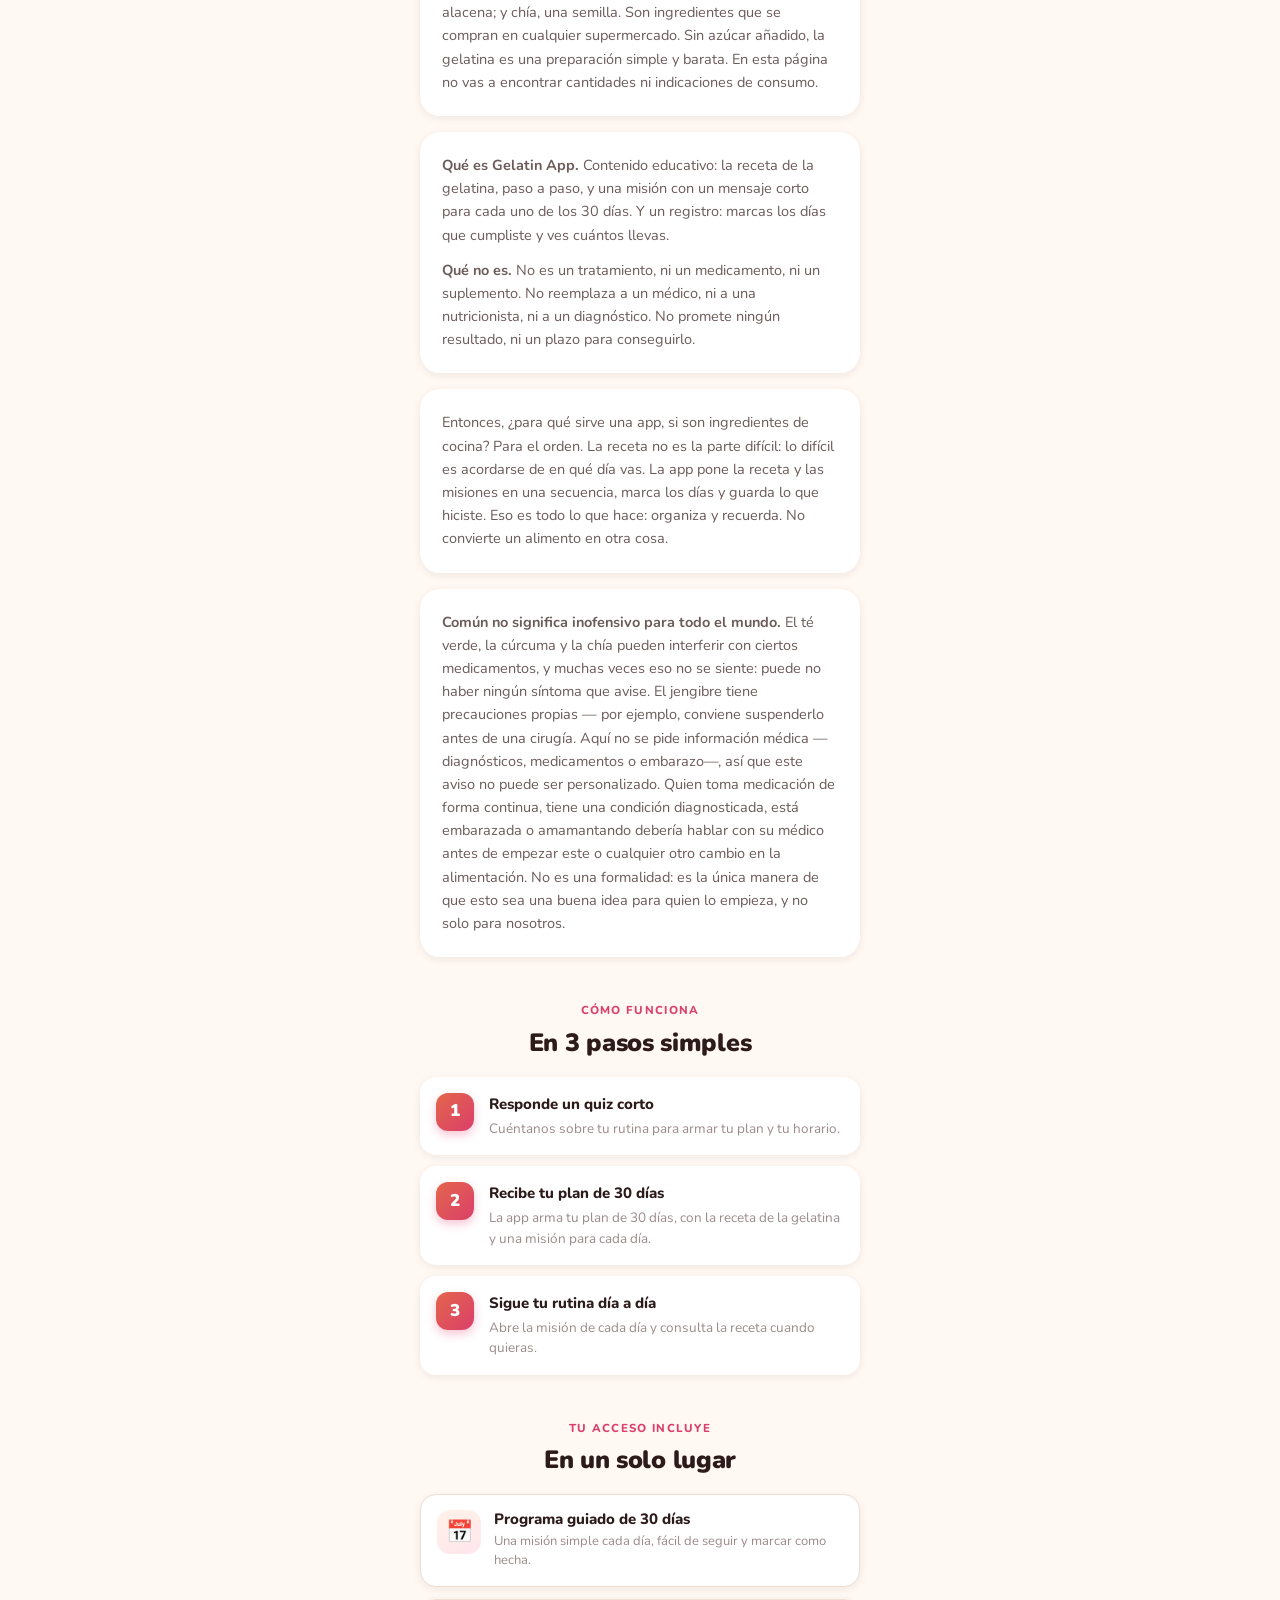
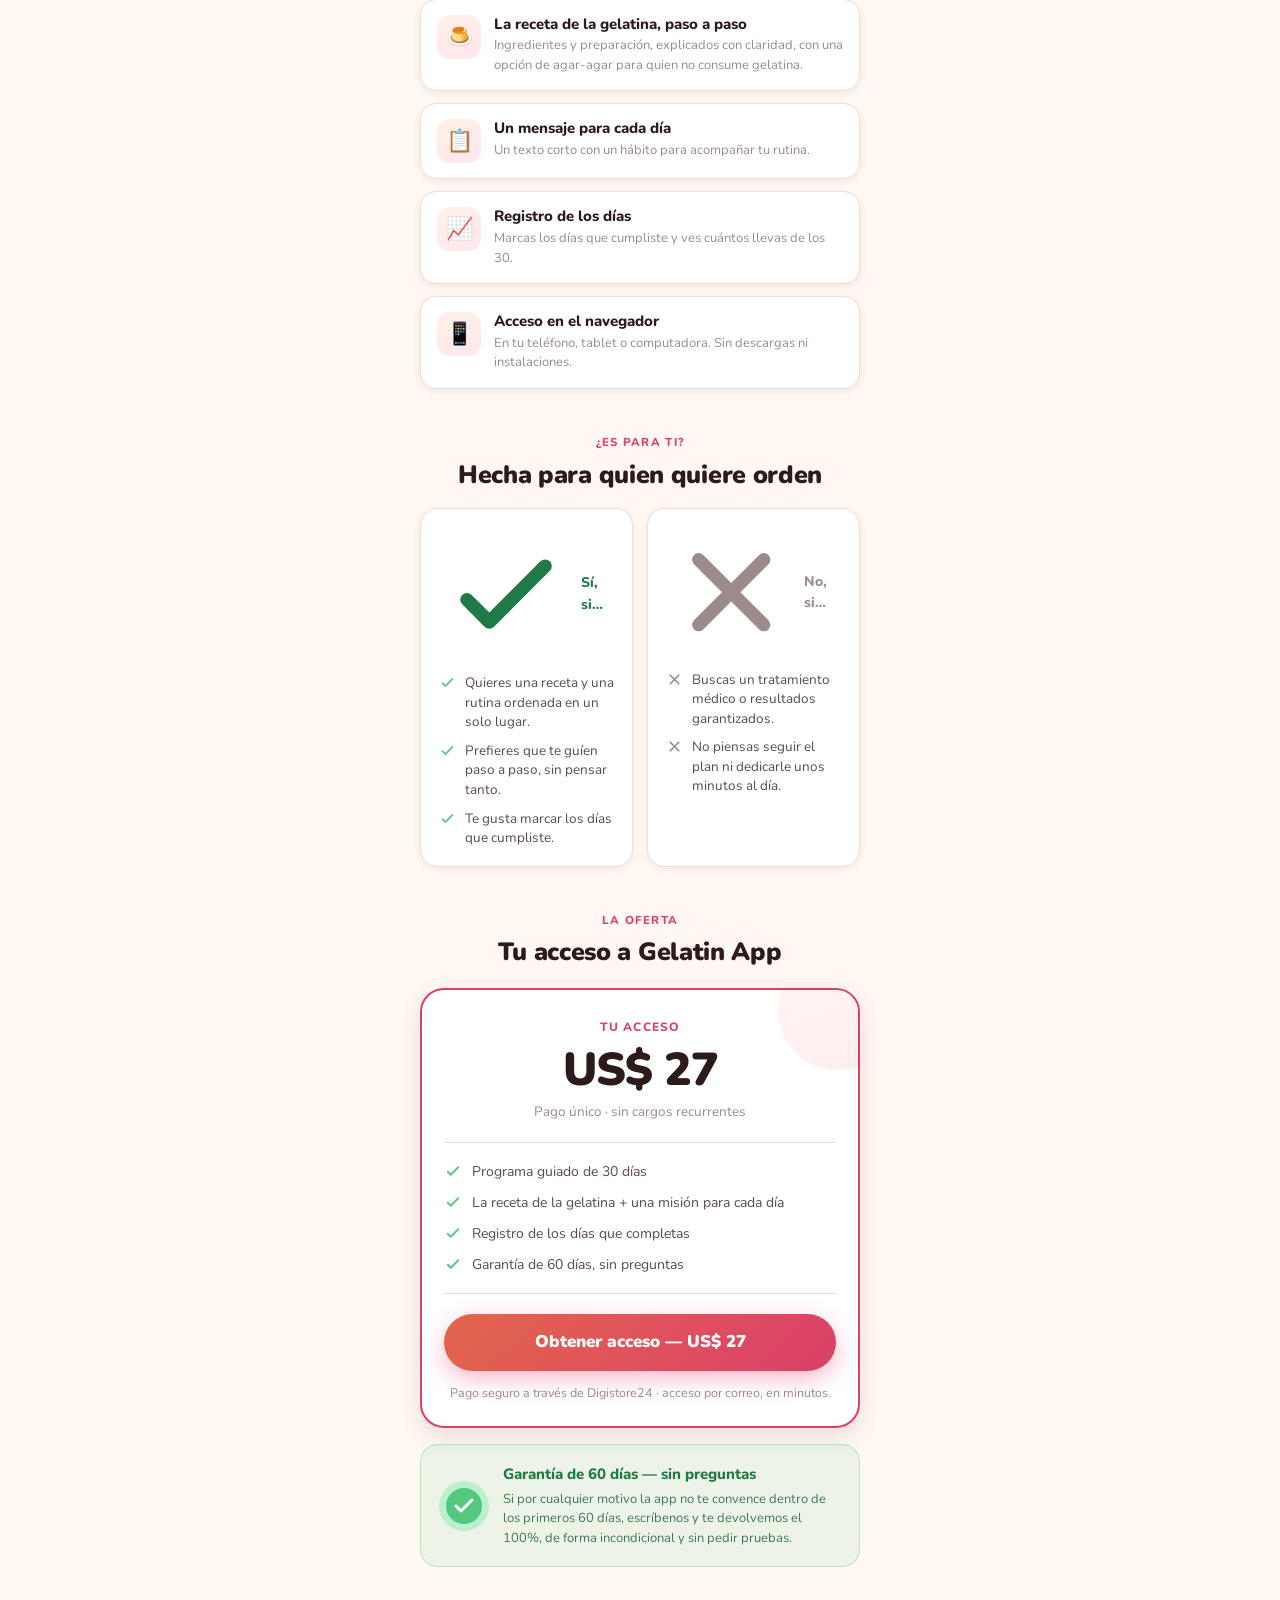
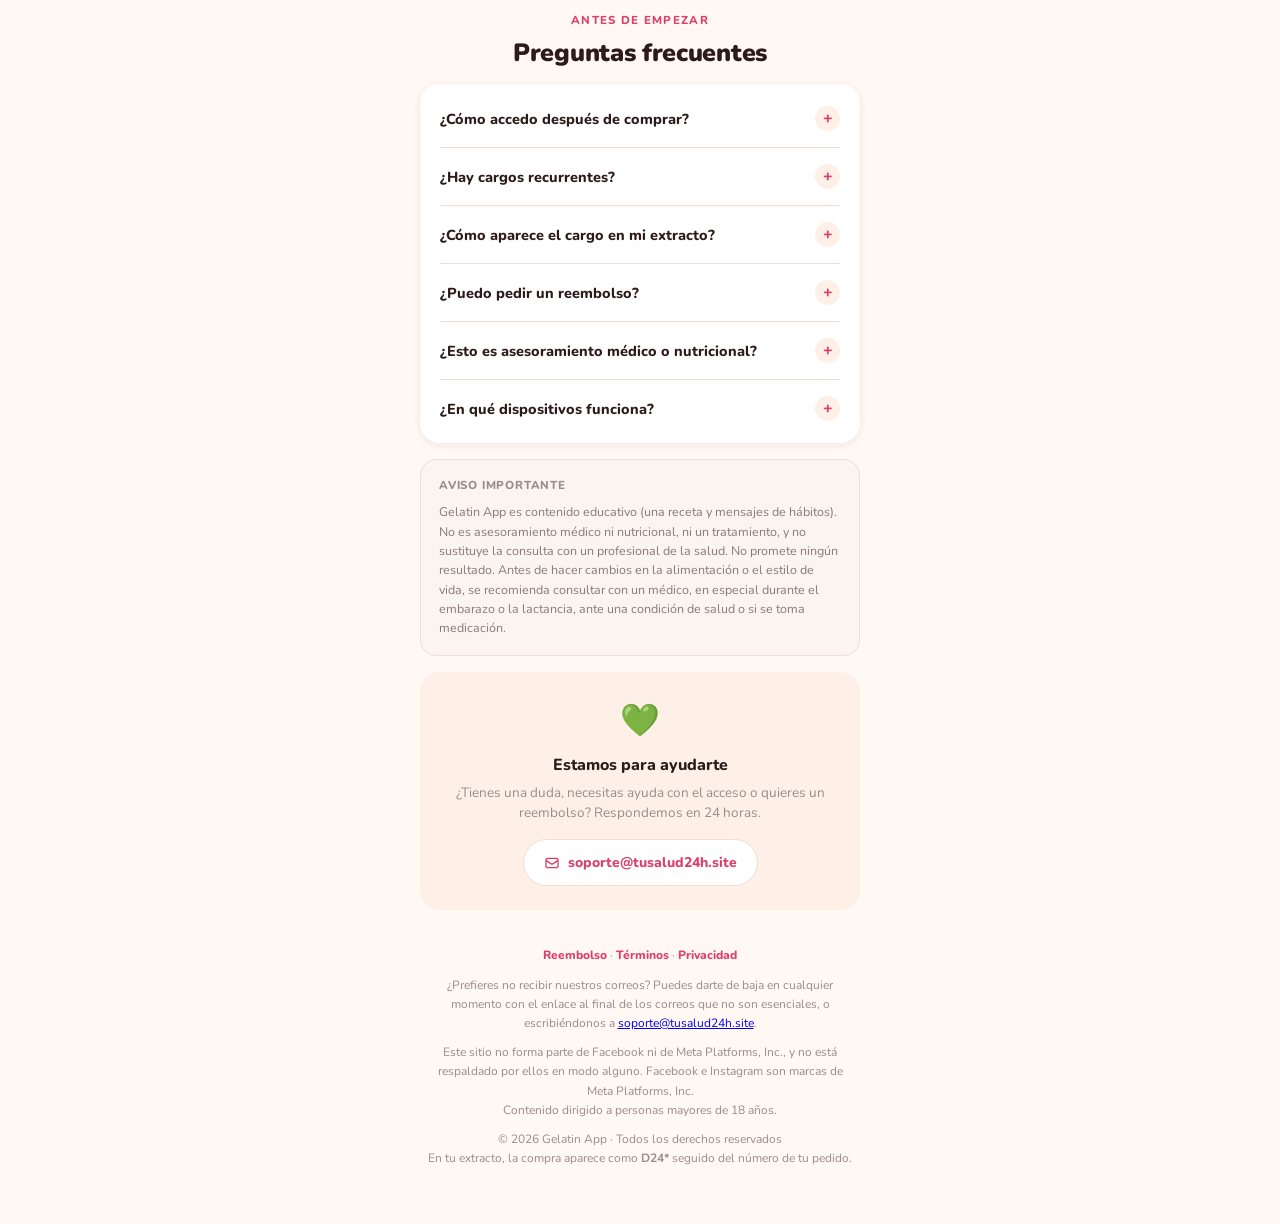
==== commit 07df13ce: "fix(app): e-mail de suporte do próprio domínio Cada página passa a mostrar o e-mail soporte@ do próp" ====
--- a/app/index.html
+++ b/app/index.html
@@ -236,7 +236,7 @@
     <details class="faq"><summary class="faq-q"><span>¿Cómo accedo después de comprar?</span><span class="tg">+</span></summary><div class="faq-a">Unos minutos después de la compra recibirás por correo tus datos de acceso a Gelatin App. Funciona en el navegador, en cualquier dispositivo, sin descargas. Si no lo ves, revisa tu carpeta de spam o escríbenos.</div></details>
     <details class="faq"><summary class="faq-q"><span>¿Hay cargos recurrentes?</span><span class="tg">+</span></summary><div class="faq-a">No. Es un <strong>pago único de US$ 27</strong> — sin suscripción ni renovaciones. Después del pago pueden ofrecerte complementos opcionales, que se cobran aparte y solo si los eliges.</div></details>
     <details class="faq"><summary class="faq-q"><span>¿Cómo aparece el cargo en mi extracto?</span><span class="tg">+</span></summary><div class="faq-a">Tu compra es procesada por <strong>Digistore24</strong> y aparece en tu extracto como <strong>D24*</strong> seguido del número de tu pedido. Ese cargo corresponde a tu compra de Gelatin App.</div></details>
-    <details class="faq"><summary class="faq-q"><span>¿Puedo pedir un reembolso?</span><span class="tg">+</span></summary><div class="faq-a">Sí. Tienes una <strong>garantía de 60 días, incondicional y sin preguntas</strong>. Escríbenos a <strong>soporte@misalud24.online</strong> dentro de los 60 días y te devolvemos el 100%. Ver la <a href="https://tusalud24h.site/app/reembolso/">política de reembolso</a>.</div></details>
+    <details class="faq"><summary class="faq-q"><span>¿Puedo pedir un reembolso?</span><span class="tg">+</span></summary><div class="faq-a">Sí. Tienes una <strong>garantía de 60 días, incondicional y sin preguntas</strong>. Escríbenos a <strong>soporte@tusalud24h.site</strong> dentro de los 60 días y te devolvemos el 100%. Ver la <a href="https://tusalud24h.site/app/reembolso/">política de reembolso</a>.</div></details>
     <details class="faq"><summary class="faq-q"><span>¿Esto es asesoramiento médico o nutricional?</span><span class="tg">+</span></summary><div class="faq-a">No. Gelatin App ofrece <strong>contenido educativo: una receta y mensajes de hábitos</strong>. No es asesoramiento médico ni nutricional, ni un tratamiento, y no sustituye la consulta con un profesional de la salud.</div></details>
     <details class="faq"><summary class="faq-q"><span>¿En qué dispositivos funciona?</span><span class="tg">+</span></summary><div class="faq-a">En cualquier dispositivo con navegador — teléfono, tablet o computadora. No necesitas descargar ninguna aplicación.</div></details>
   </div>
@@ -250,12 +250,12 @@
     <div class="s-emoji">💚</div>
     <h4>Estamos para ayudarte</h4>
     <p>¿Tienes una duda, necesitas ayuda con el acceso o quieres un reembolso? Respondemos en 24 horas.</p>
-    <a href="mailto:soporte@misalud24.online"><svg fill="none" viewBox="0 0 24 24" stroke="currentColor" stroke-width="2"><path stroke-linecap="round" stroke-linejoin="round" d="M3 8l7.89 5.26a2 2 0 002.22 0L21 8M5 19h14a2 2 0 002-2V7a2 2 0 00-2-2H5a2 2 0 00-2 2v10a2 2 0 002 2z"/></svg>soporte@misalud24.online</a>
+    <a href="mailto:soporte@tusalud24h.site"><svg fill="none" viewBox="0 0 24 24" stroke="currentColor" stroke-width="2"><path stroke-linecap="round" stroke-linejoin="round" d="M3 8l7.89 5.26a2 2 0 002.22 0L21 8M5 19h14a2 2 0 002-2V7a2 2 0 00-2-2H5a2 2 0 00-2 2v10a2 2 0 002 2z"/></svg>soporte@tusalud24h.site</a>
   </div>
 
     <div class="foot">
     <p class="foot-links"><a href="https://tusalud24h.site/app/reembolso/">Reembolso</a> · <a href="https://tusalud24h.site/app/terminos/">Términos</a> · <a href="https://tusalud24h.site/app/privacidad/">Privacidad</a></p>
-    <p>¿Prefieres no recibir nuestros correos? Puedes darte de baja en cualquier momento con el enlace al final de los correos que no son esenciales, o escribiéndonos a <a href="mailto:soporte@misalud24.online">soporte@misalud24.online</a>.</p>
+    <p>¿Prefieres no recibir nuestros correos? Puedes darte de baja en cualquier momento con el enlace al final de los correos que no son esenciales, o escribiéndonos a <a href="mailto:soporte@tusalud24h.site">soporte@tusalud24h.site</a>.</p>
     <p>Este sitio no forma parte de Facebook ni de Meta Platforms, Inc., y no está respaldado por ellos en modo alguno. Facebook e Instagram son marcas de Meta Platforms, Inc.<br>Contenido dirigido a personas mayores de 18 años.</p>
     <p>© 2026 Gelatin App · Todos los derechos reservados<br>En tu extracto, la compra aparece como <strong>D24*</strong> seguido del número de tu pedido.</p>
   </div>
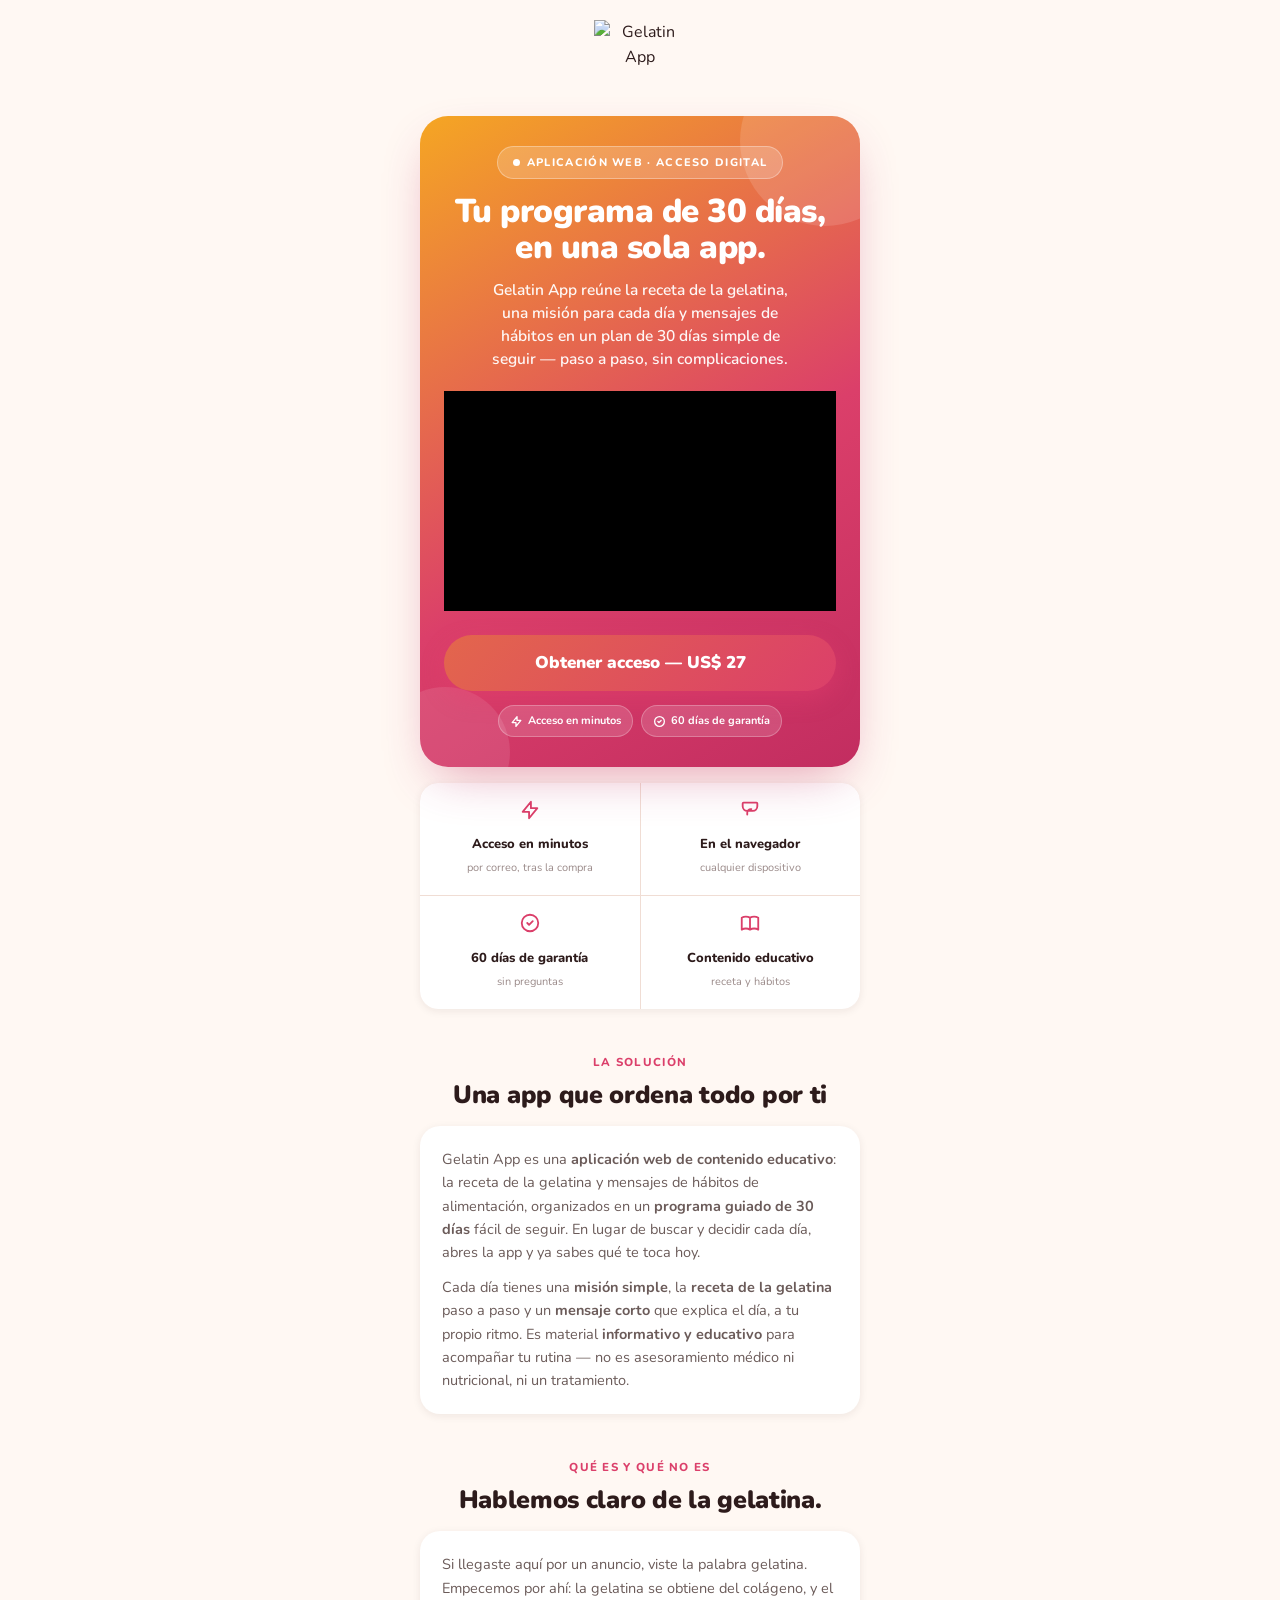
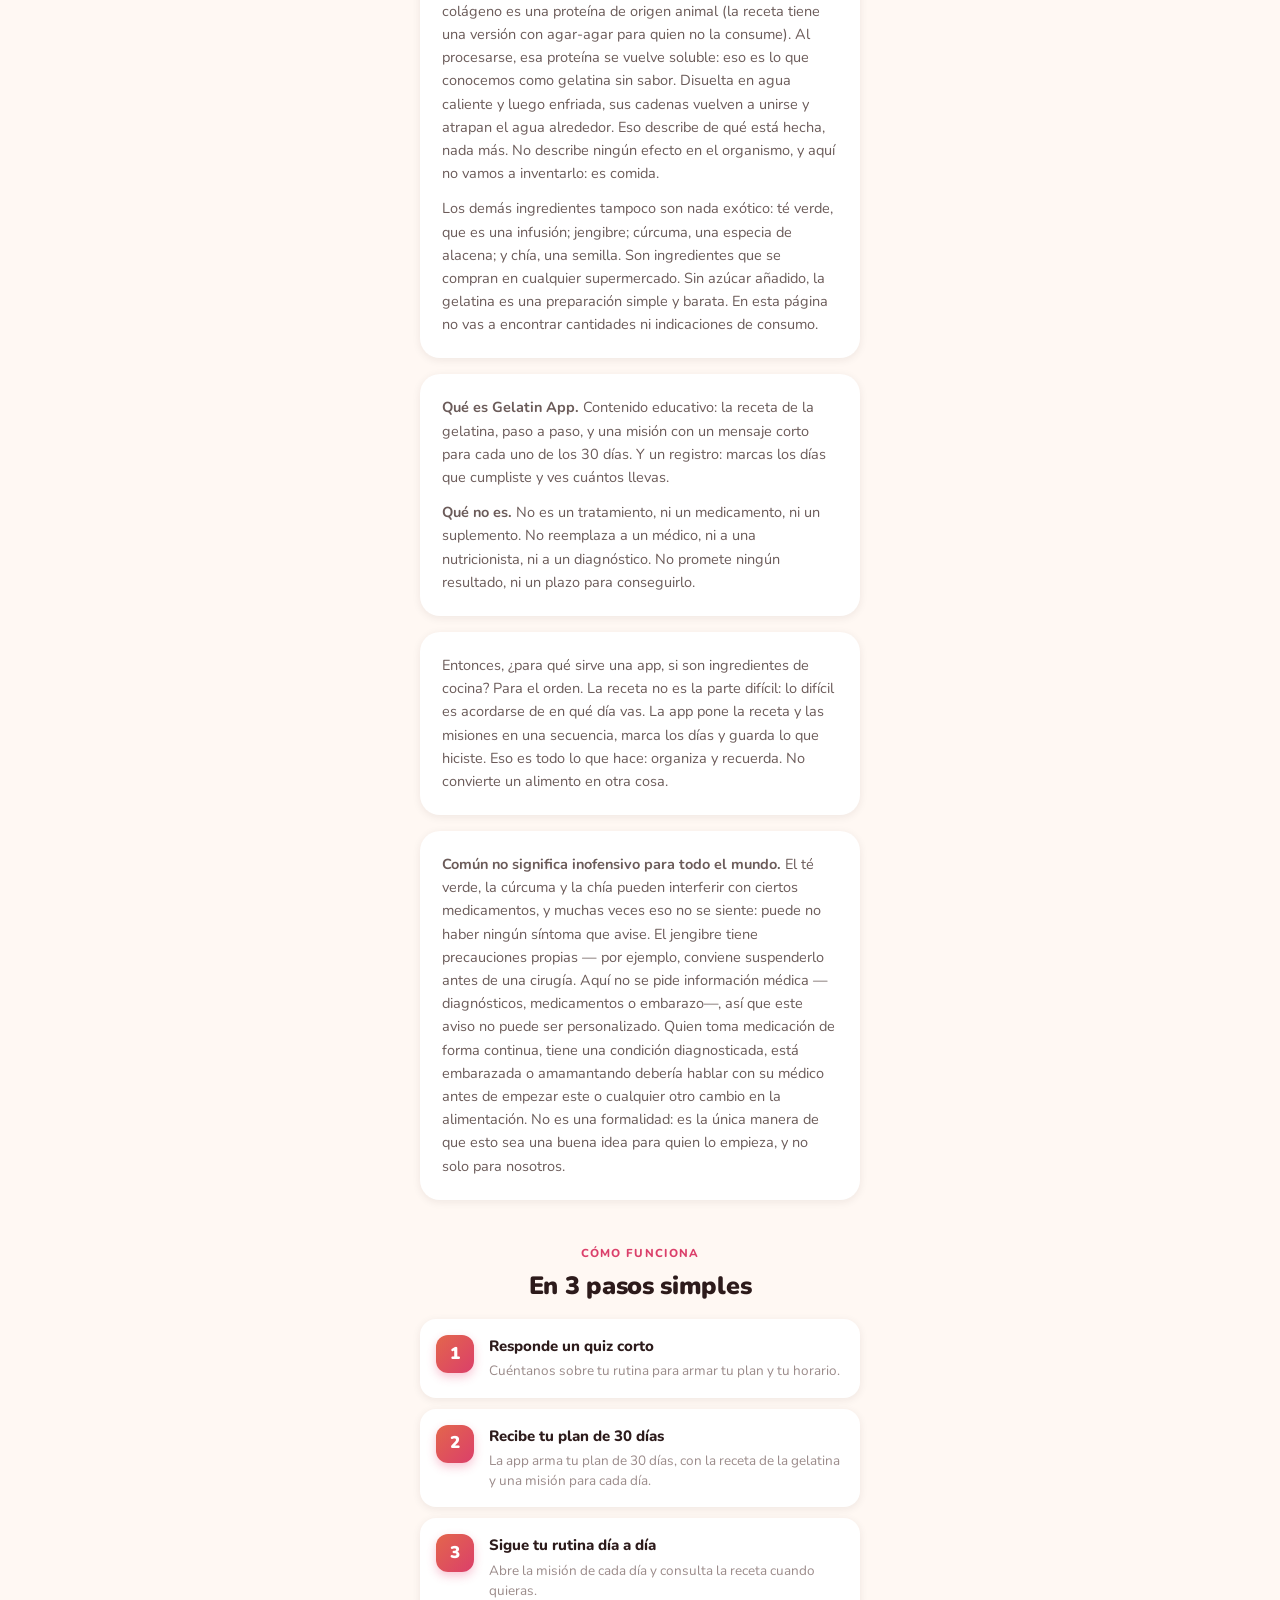
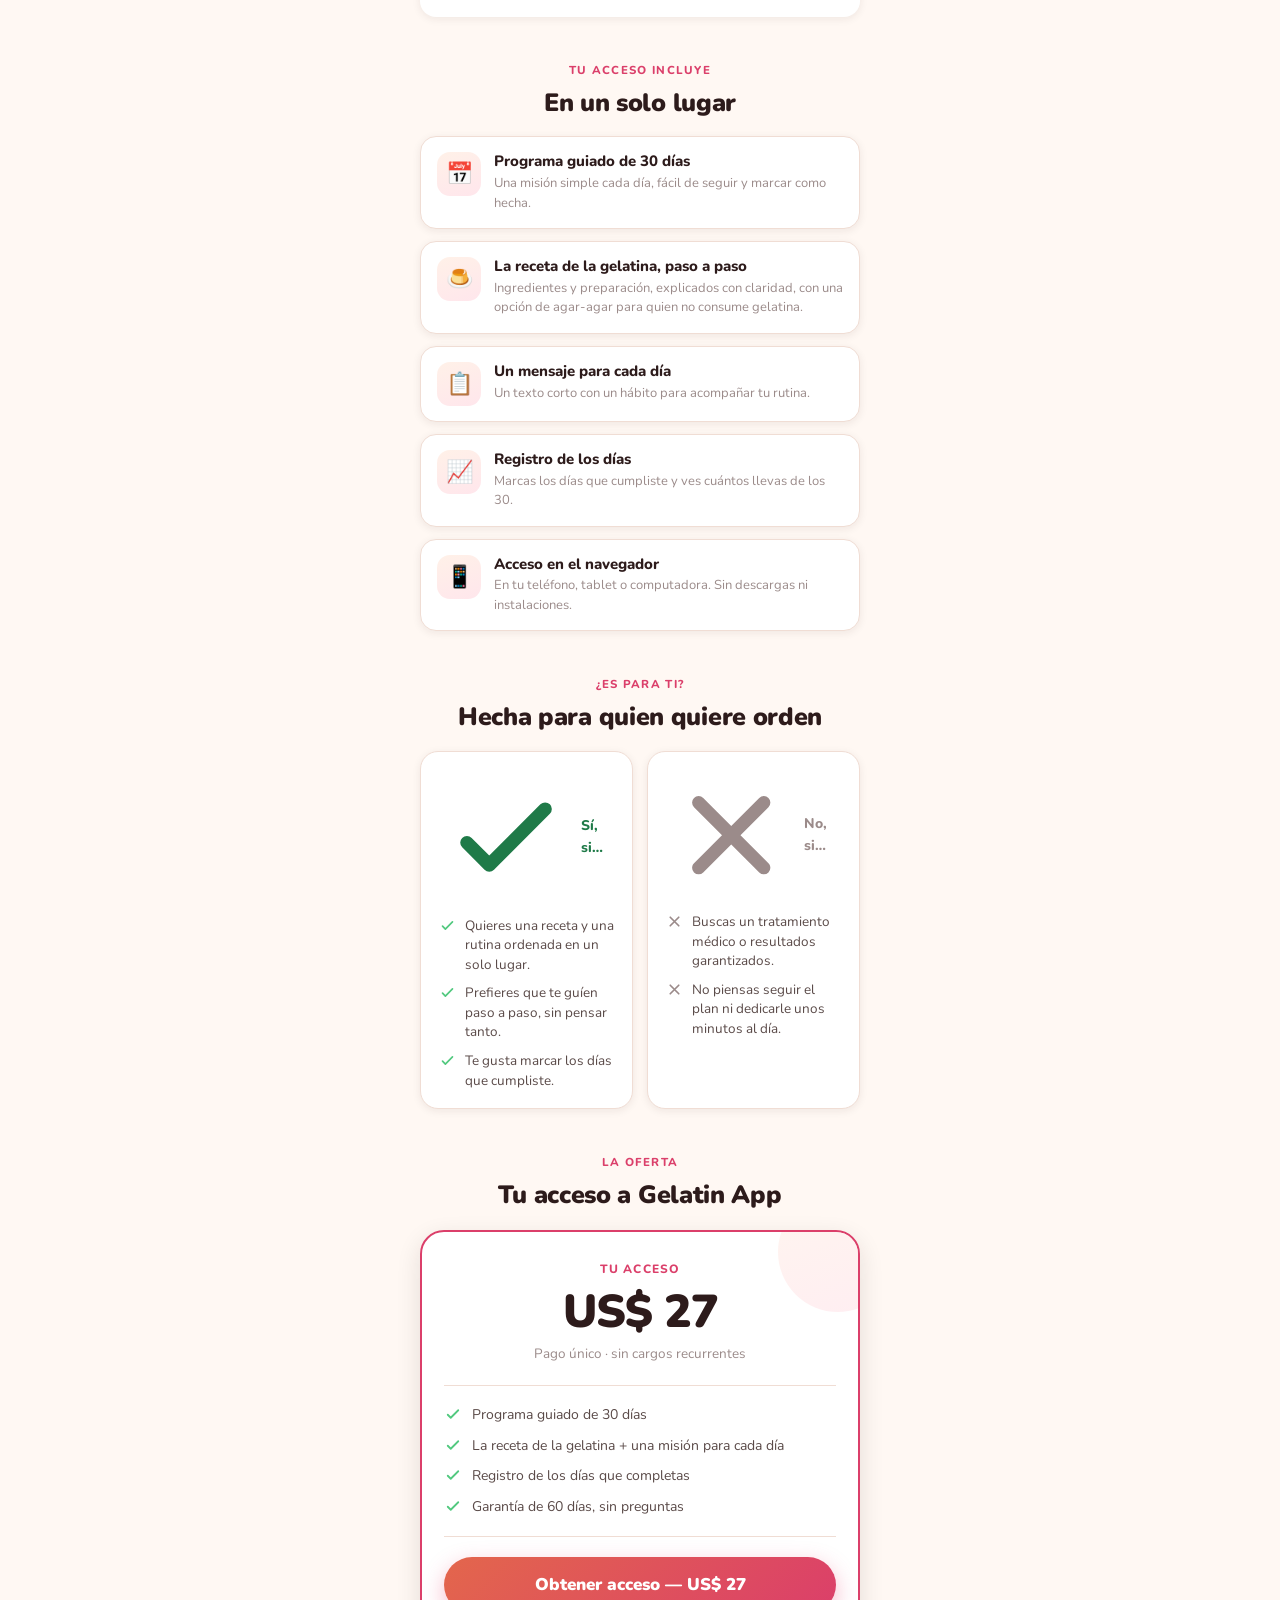
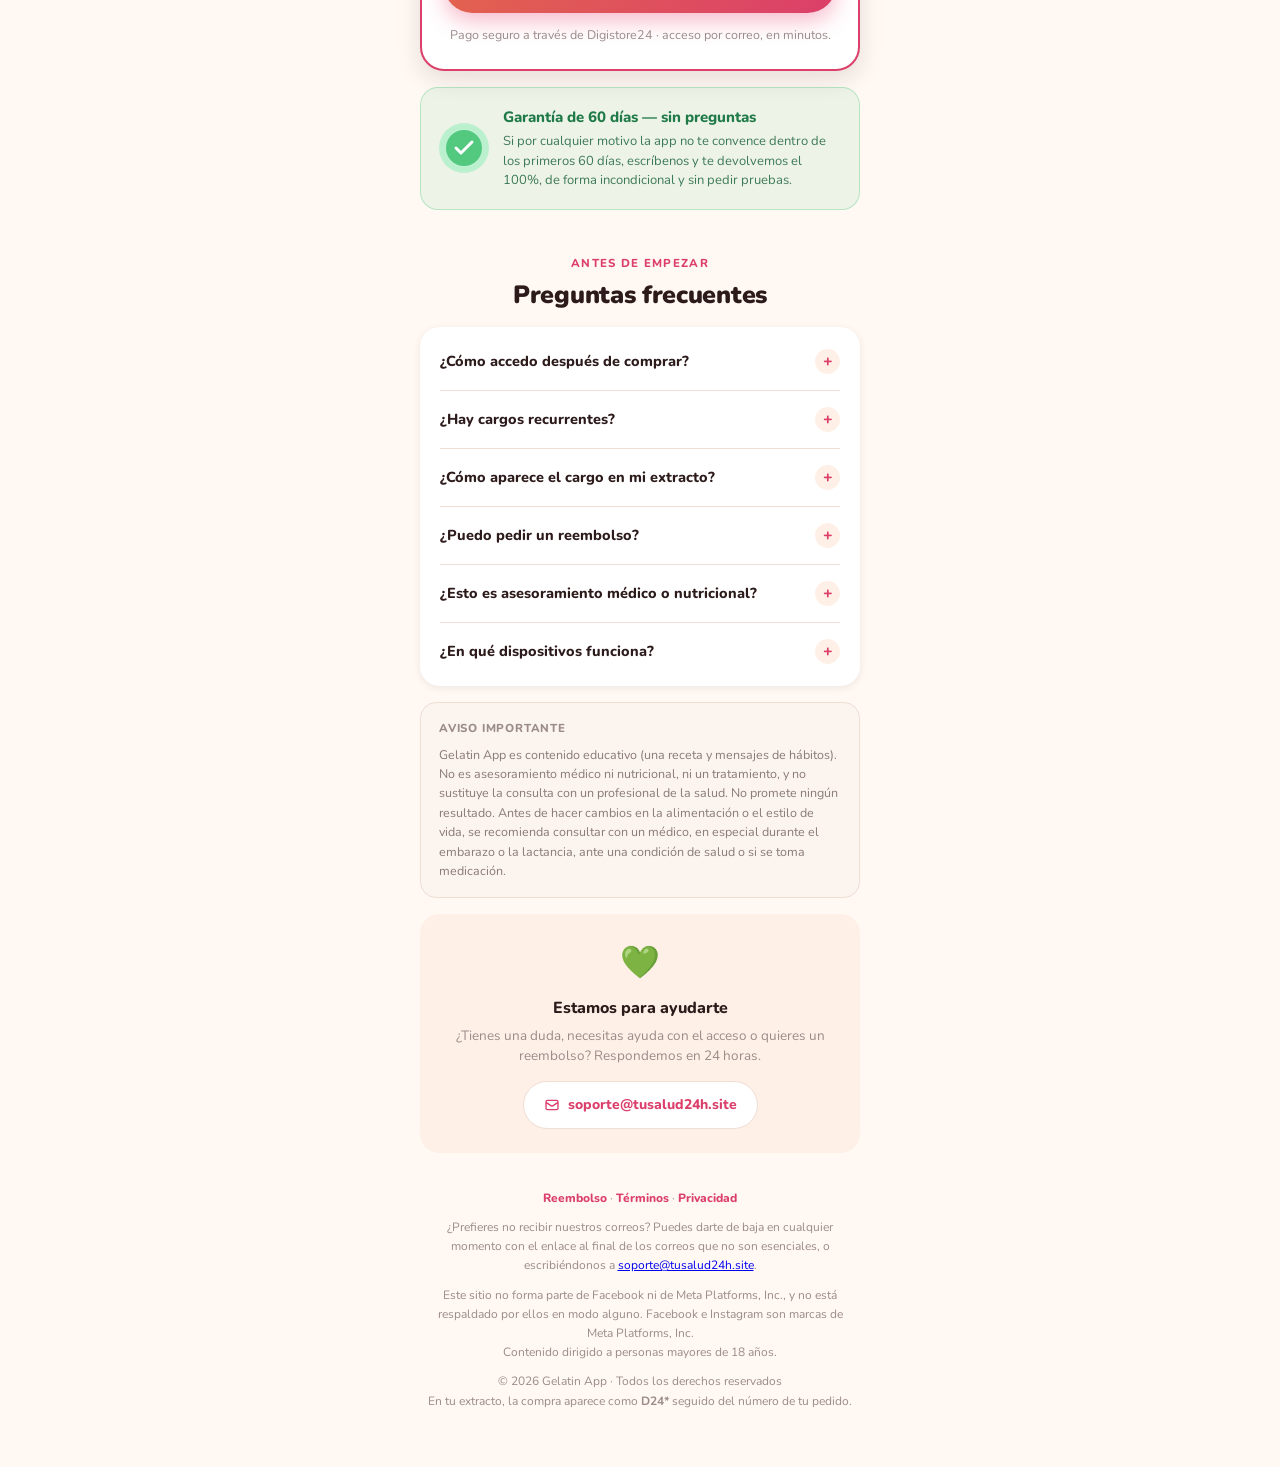
==== commit 9d3e9c8d: "feat(app): embed VTurb na hero da /app (tusalud24h.site)" ====
--- a/app/index.html
+++ b/app/index.html
@@ -129,8 +129,10 @@
   .foot p{font-size:12px;color:var(--muted);line-height:1.6;margin-top:10px}
   .foot-links a{color:var(--rose);font-weight:800;text-decoration:none}
 </style>
+<script>(function(w,d,s,l,i){w[l]=w[l]||[];w[l].push({'gtm.start':new Date().getTime(),event:'gtm.js'});var f=d.getElementsByTagName(s)[0],j=d.createElement(s),dl=l!='dataLayer'?'&l='+l:'';j.async=true;j.src='https://www.googletagmanager.com/gtm.js?id='+i+dl;f.parentNode.insertBefore(j,f);})(window,document,'script','dataLayer','GTM-TNLBBT5G');</script>
 </head>
 <body>
+<noscript><iframe src="https://www.googletagmanager.com/ns.html?id=GTM-TNLBBT5G" height="0" width="0" style="display:none;visibility:hidden"></iframe></noscript>
 
 <div class="wrap">
 
@@ -140,6 +142,7 @@
     <span class="eyebrow"><span class="dot"></span>Aplicación web · Acceso digital</span>
     <h1>Tu programa de 30 días, en una sola app.</h1>
     <div class="deck">Gelatin App reúne la receta de la gelatina, una misión para cada día y mensajes de hábitos en un plan de 30 días simple de seguir — paso a paso, sin complicaciones.</div>
+    <div class="video" style="max-width:720px;margin:20px auto 24px;"><vturb-smartplayer id="vid-6a30b3bc6b6c39cec4fdcfdd" style="display: block; margin: 0 auto; width: 100%; "><div class="vturb-player-placeholder" style="position: relative; width: 100%; padding: 56.25% 0 0; z-index: 0; background-color: black;"></div></vturb-smartplayer> <script type="text/javascript"> var s=document.createElement("script"); s.src="https://scripts.converteai.net/65eee9f4-ec2d-46b0-a2b3-9b1ecf0653c2/players/6a30b3bc6b6c39cec4fdcfdd/v4/player.js", s.async=!0,document.head.appendChild(s); </script></div>
     <a href="https://www.checkout-ds24.com/product/705969" class="cta">Obtener acceso — US$ 27</a>
     <div class="trust">
       <span class="t"><svg fill="none" viewBox="0 0 24 24" stroke="currentColor" stroke-width="2.4"><path stroke-linecap="round" stroke-linejoin="round" d="M13 10V3L4 14h7v7l9-11h-7z"/></svg>Acceso en minutos</span>
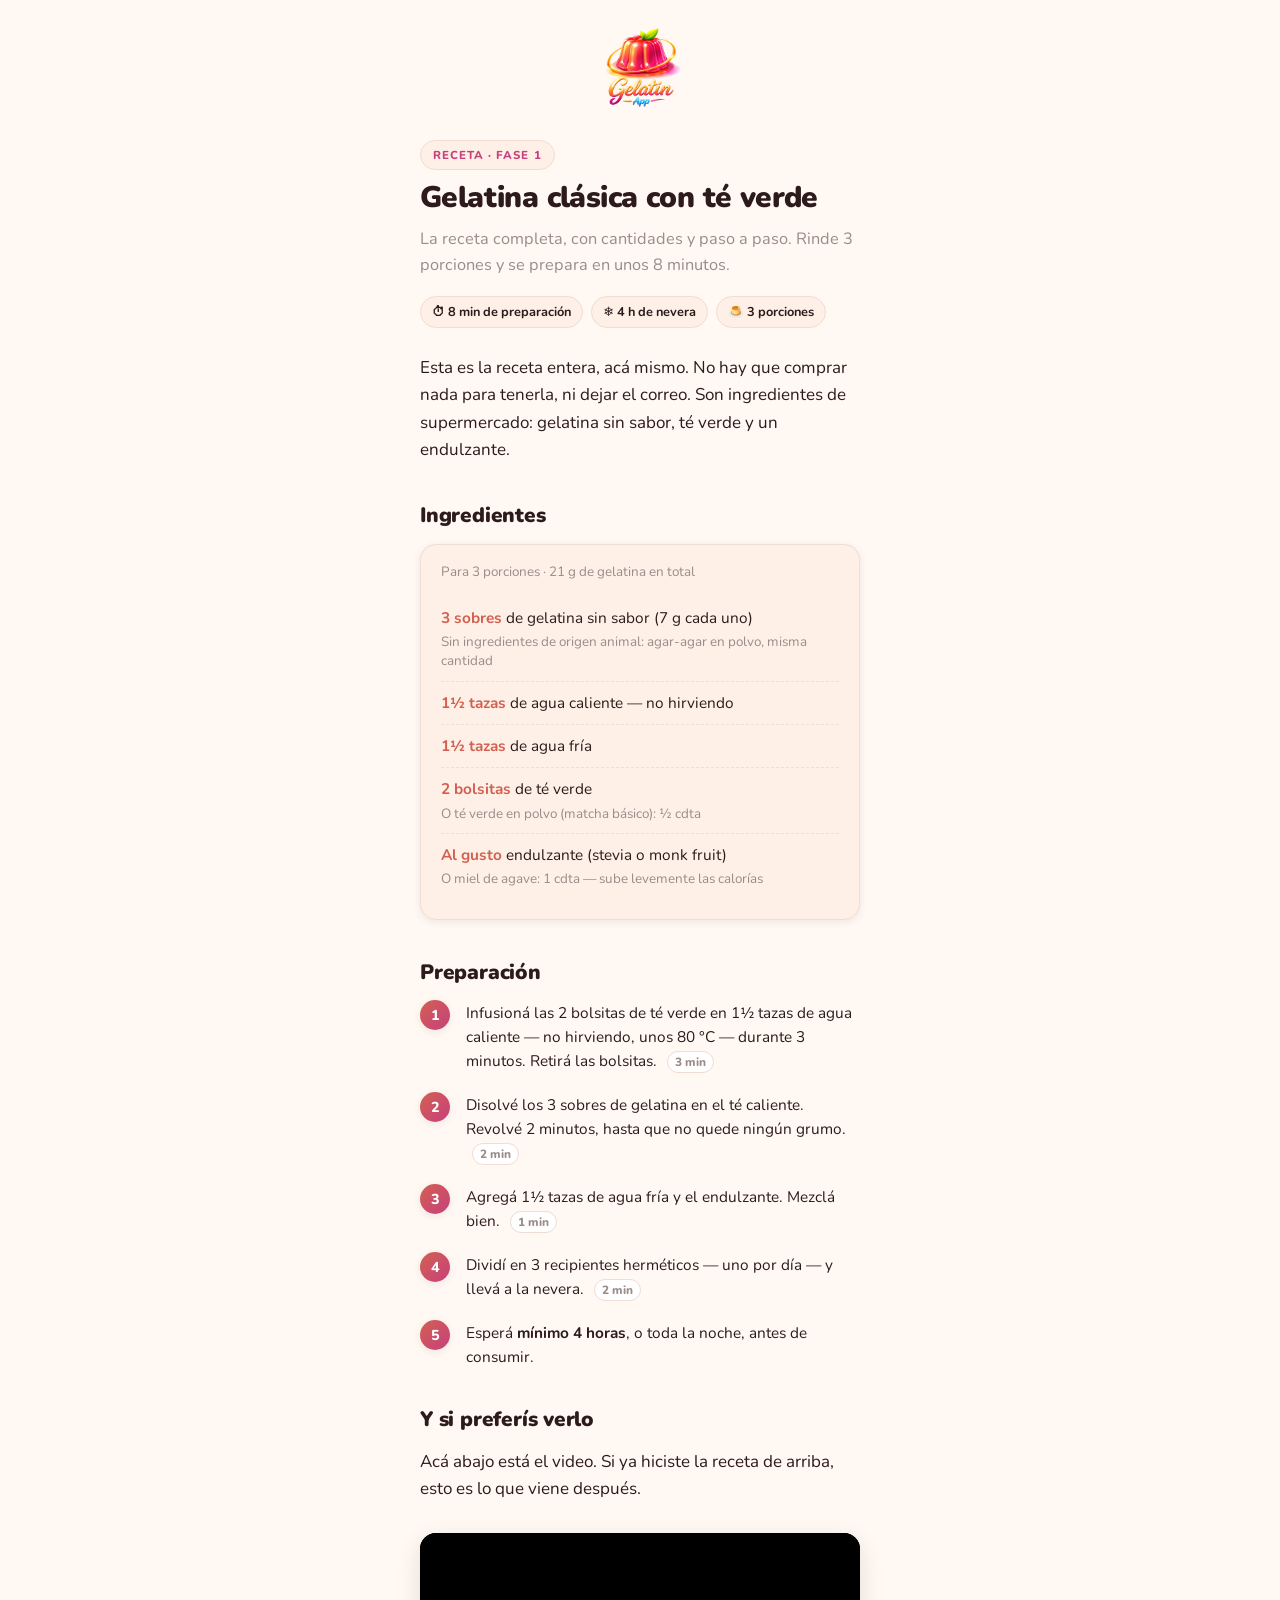
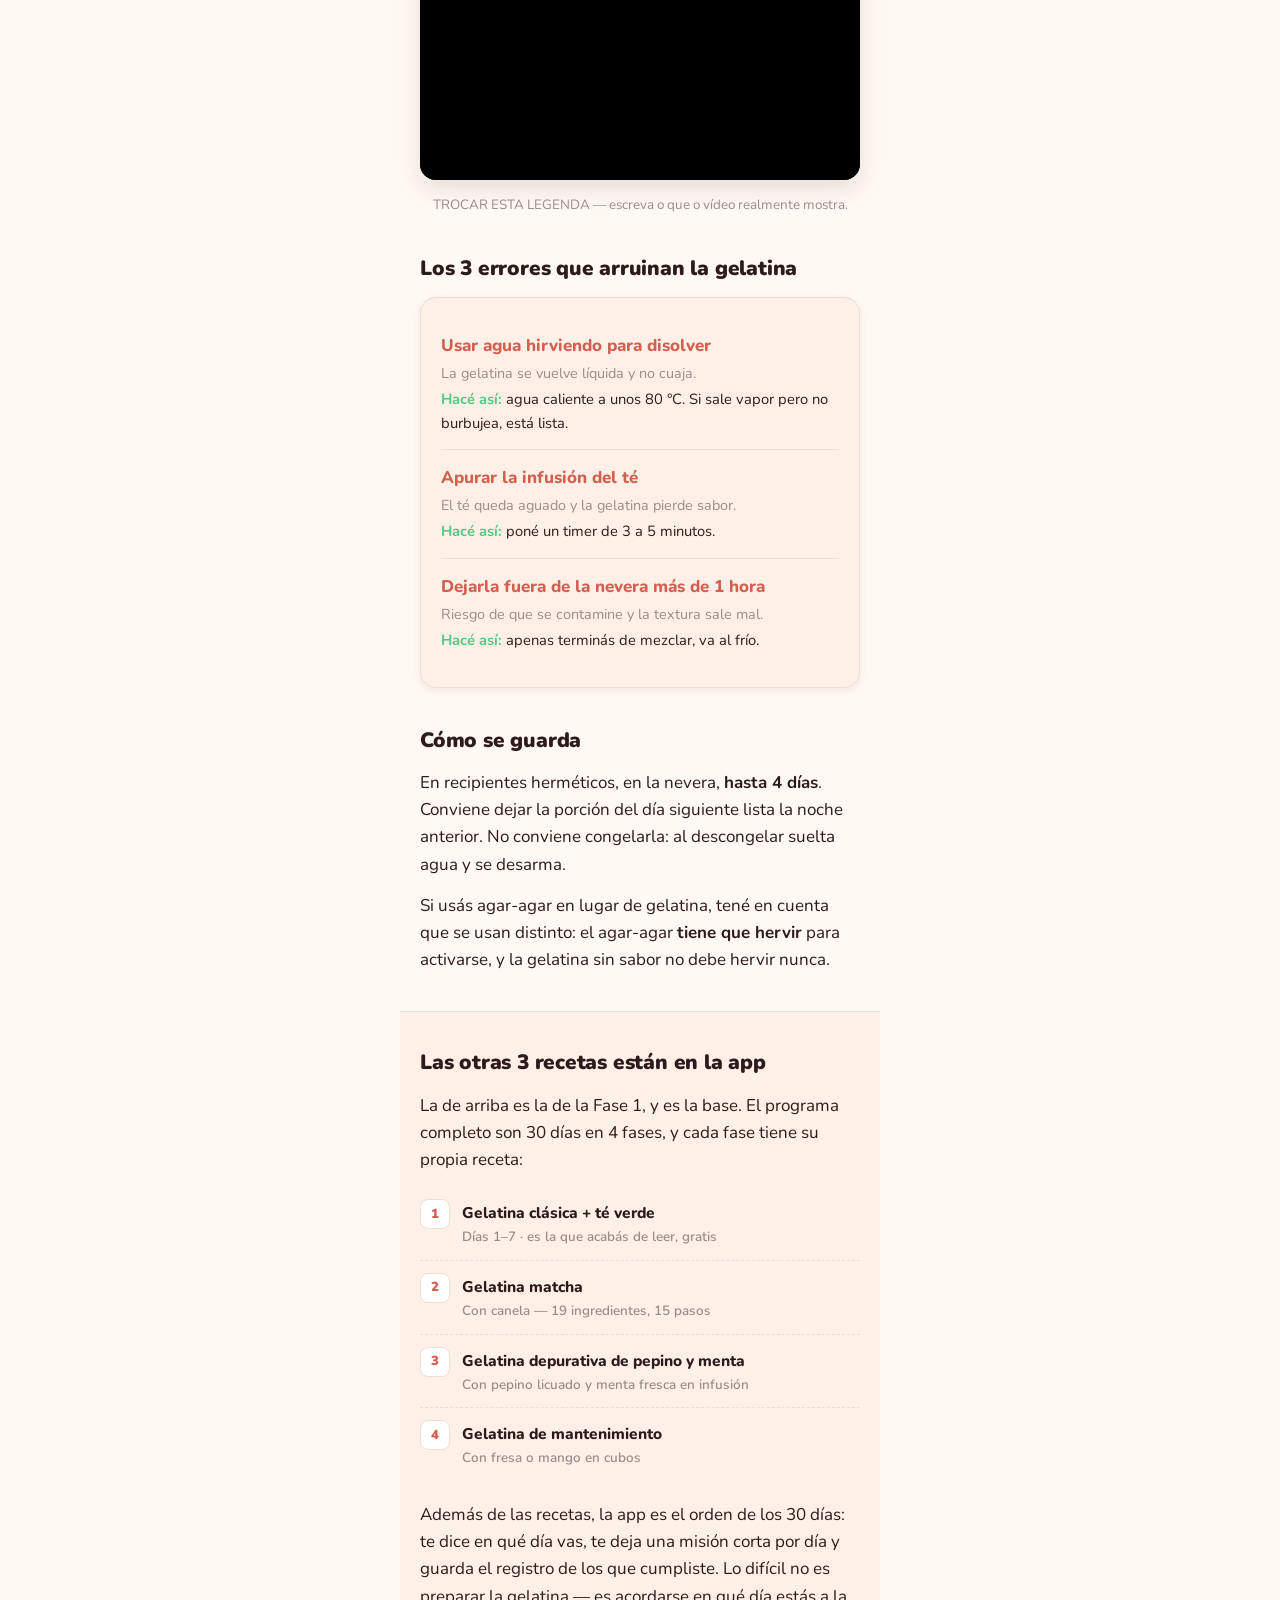
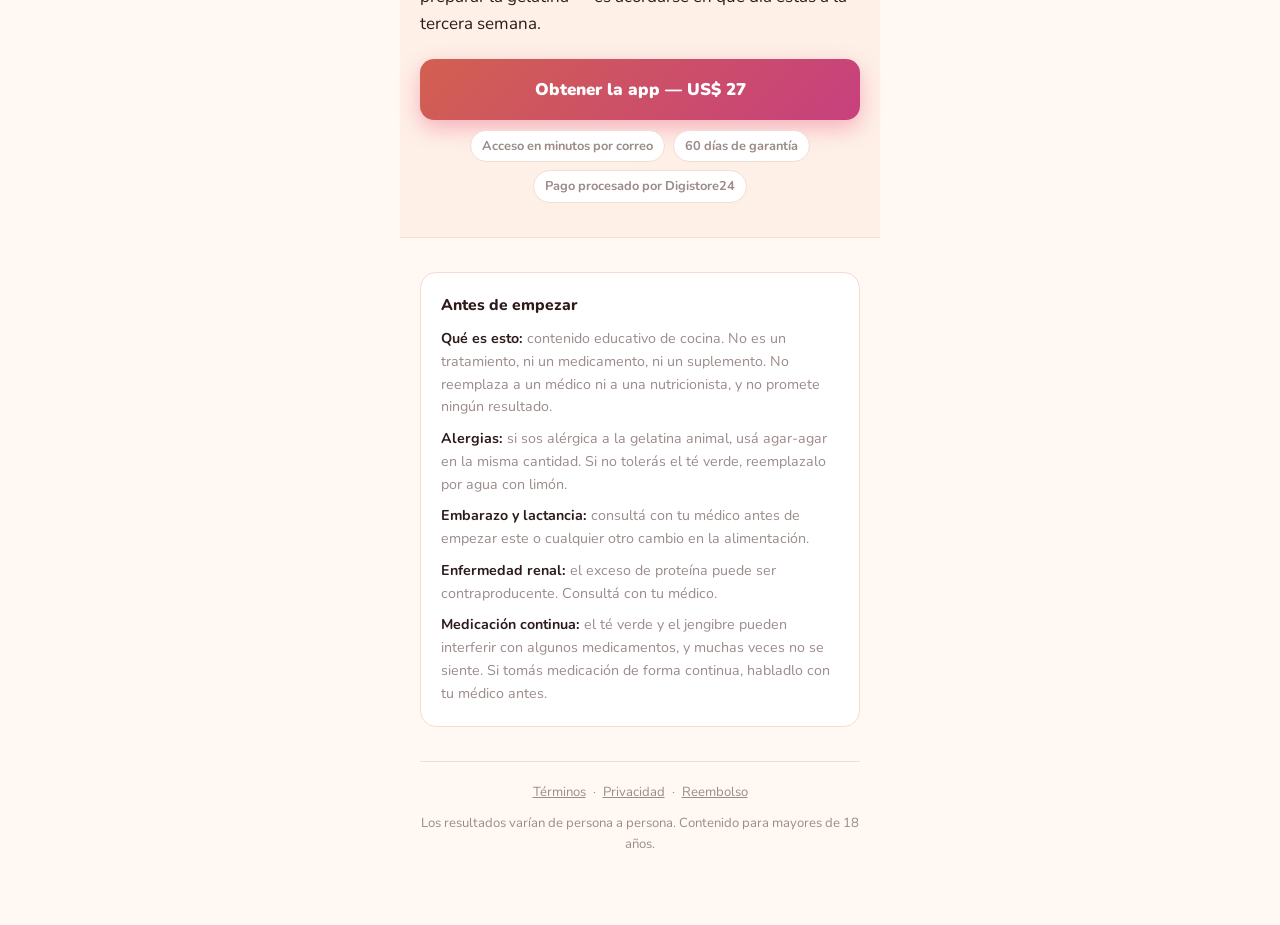
==== commit d8b5f567: "feat: pagina de receita no slug /app/ (blog com receita da Fase 1 + VSL) Substitui a white anterior." ====
--- a/app/index.html
+++ b/app/index.html
@@ -1,269 +1,243 @@
-<!DOCTYPE html>
+<!doctype html>
 <html lang="es">
 <head>
-<meta charset="UTF-8">
-<meta name="viewport" content="width=device-width, initial-scale=1.0">
-<title>Gelatin App — Programa guiado de 30 días con la receta de la gelatina</title>
-<meta name="description" content="Cada día una misión simple y un mensaje corto, con la receta de la gelatina paso a paso. No es asesoramiento médico ni nutricional.">
-<meta property="og:type" content="website">
-<meta property="og:site_name" content="Gelatin App">
-<meta property="og:locale" content="es_ES">
-<meta property="og:title" content="Gelatin App — Programa guiado de 30 días con la receta de la gelatina">
-<meta property="og:description" content="Cada día una misión simple y un mensaje corto, con la receta de la gelatina paso a paso. No es asesoramiento médico ni nutricional.">
-<meta property="og:image" content="https://tusalud24h.site/app/og.jpg">
-<meta property="og:image:width" content="1200">
-<meta property="og:image:height" content="630">
-<meta property="og:image:alt" content="Gelatin App">
-<meta name="twitter:card" content="summary_large_image">
-<meta name="twitter:title" content="Gelatin App — Programa guiado de 30 días con la receta de la gelatina">
-<meta name="twitter:description" content="Cada día una misión simple y un mensaje corto, con la receta de la gelatina paso a paso. No es asesoramiento médico ni nutricional.">
-<meta name="twitter:image" content="https://tusalud24h.site/app/og.jpg">
-<meta name="robots" content="index, follow">
-<link rel="icon" type="image/webp" href="https://tusalud24h.site/app/img/logo-icon.webp">
-
+<meta charset="utf-8">
+<meta name="viewport" content="width=device-width,initial-scale=1">
+<title>Gelatina clásica con té verde — la receta completa, paso a paso</title>
+<meta name="description" content="La receta de la gelatina con té verde: ingredientes, cantidades, preparación paso a paso y los errores que hacen que no cuaje. Completa y gratis.">
+<link rel="icon" href="img/logo-icon.webp" type="image/webp">
+<meta property="og:type" content="article">
+<meta property="og:title" content="Gelatina clásica con té verde — la receta completa, paso a paso">
+<meta property="og:description" content="Ingredientes, cantidades y preparación paso a paso. Completa y gratis.">
+<meta property="og:image" content="og.jpg">
 <link rel="preconnect" href="https://fonts.googleapis.com">
 <link rel="preconnect" href="https://fonts.gstatic.com" crossorigin>
 <link href="https://fonts.googleapis.com/css2?family=Nunito:wght@400;600;700;800;900&display=swap" rel="stylesheet">
 <style>
-  :root{
-    --rose:#DB3F6A; --coral:#E3664C; --amber:#F5A623; --green:#52C97F;
-    --cream:#FFF8F3; --card:#FEF0E7; --text:#2D1B1B; --muted:#9B8B8A; --border:#F0DDD4;
-    --grad-cta:linear-gradient(135deg,#E3664C 0%,#DB3F6A 100%);
-    --grad-hero:linear-gradient(150deg,#F5A623 0%,#DB3F6A 58%,#C22D60 100%);
-    --grad-soft:linear-gradient(160deg,#FFF1E8 0%,#FFE6EC 100%);
-    --sh-sm:0 2px 8px rgba(45,27,27,.08); --sh-md:0 8px 24px rgba(45,27,27,.12);
-    --sh-btn:0 8px 22px rgba(232,64,112,.36);
-    --ease:cubic-bezier(.22,1,.36,1);
-  }
-  *{margin:0;padding:0;box-sizing:border-box}
-  html{scroll-behavior:smooth;-webkit-text-size-adjust:100%}
-  body{font-family:'Nunito',ui-rounded,system-ui,sans-serif;background:var(--cream);color:var(--text);line-height:1.55;-webkit-font-smoothing:antialiased;overflow-x:hidden}
-  img{max-width:100%;height:auto;display:block}
-  .wrap{max-width:480px;margin:0 auto;padding:0 20px 56px;position:relative}
-  .brand{text-align:center;padding:20px 0 4px}
-  .brand img{width:92px;margin:0 auto}
-  .hero{position:relative;background:var(--grad-hero);border-radius:28px;padding:30px 24px 30px;text-align:center;color:#fff;overflow:hidden;box-shadow:0 20px 50px -16px rgba(194,45,96,.45)}
-  .hero::before{content:'';position:absolute;top:-60px;right:-50px;width:170px;height:170px;background:rgba(255,255,255,.13);border-radius:50%}
-  .hero::after{content:'';position:absolute;bottom:-50px;left:-40px;width:130px;height:130px;background:rgba(255,255,255,.10);border-radius:50%}
-  .hero>*{position:relative;z-index:1}
-  .eyebrow{display:inline-flex;align-items:center;gap:7px;font-size:11px;font-weight:800;text-transform:uppercase;letter-spacing:1.3px;background:rgba(255,255,255,.18);border:1px solid rgba(255,255,255,.32);padding:7px 15px;border-radius:999px;margin-bottom:15px}
-  .eyebrow .dot{width:7px;height:7px;border-radius:50%;background:#fff;animation:pulse 2.2s infinite}
-  @keyframes pulse{0%{box-shadow:0 0 0 0 rgba(255,255,255,.6)}70%{box-shadow:0 0 0 8px rgba(255,255,255,0)}100%{box-shadow:0 0 0 0 rgba(255,255,255,0)}}
-  .hero h1{font-size:33px;font-weight:900;line-height:1.1;letter-spacing:-.5px;margin-bottom:11px}
-  .hero .deck{font-size:15.5px;font-weight:600;color:rgba(255,255,255,.95);line-height:1.5;max-width:36ch;margin:0 auto}
-  .trust{display:flex;justify-content:center;gap:8px;flex-wrap:wrap;margin-top:14px}
-  .trust .t{display:inline-flex;align-items:center;gap:5px;font-size:11px;font-weight:700;color:#fff;background:rgba(255,255,255,.15);border:1px solid rgba(255,255,255,.25);padding:6px 11px;border-radius:999px}
-  .trust .t svg{width:13px;height:13px}
-  .trustbar{display:grid;grid-template-columns:1fr 1fr;gap:1px;background:var(--border);border-radius:18px;overflow:hidden;margin-top:16px;box-shadow:var(--sh-sm)}
-  .trustbar .tb{background:#fff;padding:16px 12px;text-align:center}
-  .trustbar .tb svg{width:22px;height:22px;color:var(--rose);margin:0 auto 6px}
-  .trustbar .tb b{display:block;font-size:13px;font-weight:800;color:var(--text)}
-  .trustbar .tb span{font-size:11px;color:var(--muted)}
-  .sec-h{text-align:center;margin:40px 0 4px}
-  .sec-h .k{font-size:11.5px;font-weight:800;text-transform:uppercase;letter-spacing:1.3px;color:var(--rose)}
-  .sec-h h2{font-size:25px;font-weight:900;color:var(--text);line-height:1.18;letter-spacing:-.3px;margin-top:7px}
-  .sec-h p{font-size:14.5px;color:#6b5b59;line-height:1.6;margin-top:9px}
-  .card{background:#fff;border-radius:20px;padding:22px;box-shadow:var(--sh-sm);margin-top:16px}
-  .card p{font-size:14.5px;color:#6b5b59;line-height:1.6}
-  .card p+p{margin-top:12px}
-  .feats{display:grid;gap:12px;margin-top:18px}
-  .feat{display:flex;gap:13px;align-items:flex-start;background:#fff;border:1px solid var(--border);border-radius:16px;padding:15px 16px;box-shadow:var(--sh-sm);transition:transform .2s var(--ease),box-shadow .2s var(--ease)}
-  .feat:hover{transform:translateY(-2px);box-shadow:var(--sh-md)}
-  .feat .f-ic{flex-shrink:0;width:44px;height:44px;border-radius:13px;background:var(--grad-soft);display:flex;align-items:center;justify-content:center;font-size:22px}
-  .feat h4{font-size:15px;font-weight:800;color:var(--text);margin-bottom:3px;line-height:1.25}
-  .feat p{font-size:13px;color:var(--muted);line-height:1.5;margin:0}
-  .steps{margin-top:18px}
-  .step{display:flex;gap:15px;align-items:flex-start;background:#fff;border-radius:16px;padding:16px;box-shadow:var(--sh-sm)}
-  .step+.step{margin-top:11px}
-  .step-n{width:38px;height:38px;background:var(--grad-cta);color:#fff;border-radius:12px;display:flex;align-items:center;justify-content:center;font-size:17px;font-weight:900;flex-shrink:0;box-shadow:0 4px 10px rgba(232,64,112,.3)}
-  .step-c h4{font-size:15px;font-weight:800;color:var(--text);margin-bottom:3px}
-  .step-c p{font-size:13.5px;color:var(--muted);line-height:1.5}
-  .who{margin-top:18px;display:grid;gap:14px}
-  @media(min-width:560px){.who{grid-template-columns:1fr 1fr}}
-  .who-col{background:#fff;border:1px solid var(--border);border-radius:18px;padding:18px;box-shadow:var(--sh-sm)}
-  .who-col h4{font-size:14px;font-weight:800;margin-bottom:12px;display:flex;align-items:center;gap:8px}
-  .who-col.yes h4{color:#1F7A48}
-  .who-col.no h4{color:var(--muted)}
-  .who-col ul{list-style:none;display:grid;gap:9px}
-  .who-col li{display:flex;gap:9px;align-items:flex-start;font-size:13.5px;color:#5a4a48;line-height:1.45}
-  .who-col li svg{flex-shrink:0;width:17px;height:17px;margin-top:1px}
-  .who-col.yes li svg{color:var(--green)}
-  .who-col.no li svg{color:var(--muted)}
-  .price{position:relative;background:#fff;border:2px solid var(--rose);border-radius:24px;padding:28px 22px 24px;text-align:center;box-shadow:var(--sh-md);margin-top:20px;overflow:hidden}
-  .price::before{content:'';position:absolute;top:-40px;right:-40px;width:120px;height:120px;background:var(--grad-soft);border-radius:50%;opacity:.7}
-  .price>*{position:relative;z-index:1}
-  .price .p-name{font-size:12px;font-weight:800;text-transform:uppercase;letter-spacing:1.2px;color:var(--rose);margin-bottom:10px}
-  .price .p-val{font-size:46px;font-weight:900;color:var(--text);line-height:1;letter-spacing:-1px}
-  .price .p-model{font-size:13.5px;color:var(--muted);margin-top:9px}
-  .price .p-feat{list-style:none;text-align:left;display:grid;gap:9px;margin:20px 0;padding:18px 0;border-top:1px solid var(--border);border-bottom:1px solid var(--border)}
-  .price .p-feat li{display:flex;gap:10px;align-items:flex-start;font-size:14px;color:#5a4a48}
-  .price .p-feat li svg{flex-shrink:0;width:18px;height:18px;color:var(--green);margin-top:1px}
-  .cta{display:flex;align-items:center;justify-content:center;gap:9px;width:100%;min-height:56px;padding:15px 20px;background:var(--grad-cta);color:#fff;font-size:17px;font-weight:900;text-align:center;border-radius:999px;text-decoration:none;box-shadow:var(--sh-btn);transition:transform .15s var(--ease),box-shadow .15s var(--ease)}
-  .cta:hover{transform:translateY(-2px)}
-  .cta-note{font-size:12.5px;color:var(--muted);margin-top:13px;line-height:1.5}
-  .hero .cta{margin-top:22px}
-  .guarantee{display:flex;align-items:center;gap:14px;background:rgba(82,201,127,.10);border:1.5px solid rgba(82,201,127,.35);border-radius:18px;padding:18px;margin-top:16px}
-  .guarantee .g-ic{width:50px;height:50px;flex-shrink:0}
-  .guarantee h4{font-size:15px;font-weight:800;color:#1F7A48;margin-bottom:3px}
-  .guarantee p{font-size:13px;color:#3d7a57;line-height:1.5}
-  .disclaimer{background:#FBF4EF;border:1px solid var(--border);border-radius:16px;padding:17px 18px;margin-top:16px}
-  .disclaimer h4{font-size:11.5px;font-weight:800;text-transform:uppercase;letter-spacing:.8px;color:var(--muted);margin-bottom:7px}
-  .disclaimer p{font-size:12.5px;color:#8a7a78;line-height:1.55}
-  .faqs{margin-top:16px;background:#fff;border-radius:20px;padding:6px 20px;box-shadow:var(--sh-sm)}
-  .faq{border-bottom:1px solid var(--border);padding:16px 0}
-  .faq:last-child{border-bottom:none}
-  .faq-q{font-size:14.5px;font-weight:800;color:var(--text);cursor:pointer;display:flex;justify-content:space-between;align-items:center;gap:12px;list-style:none}
-  .faq-q::-webkit-details-marker{display:none}
-  .faq-q .tg{width:25px;height:25px;background:var(--card);border-radius:50%;display:flex;align-items:center;justify-content:center;flex-shrink:0;transition:transform .25s var(--ease);font-size:16px;color:var(--rose);font-weight:800}
-  .faq[open] .faq-q .tg{transform:rotate(45deg)}
-  .faq-a{font-size:13.5px;color:var(--muted);line-height:1.6;padding-top:11px}
-  .faq-a strong{color:#6b5b59}
-  .faq-a a{color:var(--rose);font-weight:700;text-decoration:none}
-  .support{background:var(--card);border-radius:20px;padding:24px 20px;text-align:center;margin-top:16px}
-  .support .s-emoji{font-size:32px;margin-bottom:8px}
-  .support h4{font-size:16px;font-weight:800;color:var(--text);margin-bottom:5px}
-  .support p{font-size:13.5px;color:var(--muted);margin-bottom:15px;line-height:1.5}
-  .support a{display:inline-flex;align-items:center;gap:8px;background:#fff;border:1.5px solid var(--border);border-radius:999px;padding:12px 20px;font-size:14px;font-weight:800;color:var(--rose);text-decoration:none}
-  .support a svg{width:16px;height:16px}
-  .foot{text-align:center;padding:26px 8px 0}
-  .foot p{font-size:12px;color:var(--muted);line-height:1.6;margin-top:10px}
-  .foot-links a{color:var(--rose);font-weight:800;text-decoration:none}
+:root{
+  --cream:#FFF8F3; --card:#FEF0E7; --coral:#D26050; --amber:#F5A623; --rose:#C7407E;
+  --green:#52C97F; --text:#2D1B1B; --muted:#9B8B8A; --border:#F0DDD4;
+  --sh-sm:0 2px 8px rgba(45,27,27,.08); --sh-md:0 8px 24px rgba(45,27,27,.12);
+  --sh-btn:0 8px 22px rgba(232,64,112,.36);
+  --grad-cta:linear-gradient(135deg,#D26050 0%,#C7407E 100%);
+  --grad-soft:linear-gradient(160deg,#FFF1E8 0%,#FEF0E7 100%);
+}
+*{box-sizing:border-box}
+body{margin:0;background:var(--cream);color:var(--text);
+     font-family:Nunito,system-ui,-apple-system,Segoe UI,Roboto,sans-serif;
+     font-size:17px;line-height:1.6;-webkit-font-smoothing:antialiased}
+.wrap{max-width:480px;margin:0 auto;padding:0 20px 56px;position:relative}
+img{max-width:100%;height:auto;display:block}
+a{color:var(--coral)}
+
+/* topo */
+.top{padding:22px 0 8px;text-align:center}
+.logo{width:92px;height:92px;margin:0 auto}
+.kicker{display:inline-block;margin:18px 0 10px;padding:5px 12px;border-radius:999px;
+        background:var(--card);border:1px solid var(--border);
+        font-size:.72rem;font-weight:800;letter-spacing:.09em;text-transform:uppercase;color:var(--rose)}
+h1{margin:0 0 10px;font-size:1.86rem;line-height:1.18;font-weight:900;letter-spacing:-.02em}
+.sub{margin:0 0 18px;color:var(--muted);font-size:1.02rem}
+.meta{display:flex;flex-wrap:wrap;gap:8px;margin:0 0 26px;padding:0;list-style:none}
+.meta li{background:var(--card);border:1px solid var(--border);border-radius:999px;
+         padding:5px 11px;font-size:.8rem;font-weight:700}
+
+h2{margin:36px 0 12px;font-size:1.3rem;font-weight:900;letter-spacing:-.01em}
+h3{margin:0 0 10px;font-size:1.05rem;font-weight:800}
+p{margin:0 0 14px}
+
+.card{background:var(--card);border:1px solid var(--border);border-radius:16px;
+      padding:20px;box-shadow:var(--sh-sm);margin:0 0 18px}
+.yield{margin:-4px 0 14px;font-size:.84rem;color:var(--muted)}
+
+.ing{list-style:none;margin:0;padding:0}
+.ing li{padding:10px 0;border-bottom:1px dashed var(--border);font-size:.96rem;line-height:1.45}
+.ing li:last-child{border-bottom:0}
+.ing b{color:var(--coral)}
+.ing .alt{display:block;margin-top:3px;font-size:.84rem;color:var(--muted)}
+
+.prep{counter-reset:p;list-style:none;margin:0;padding:0}
+.prep li{counter-increment:p;position:relative;padding:0 0 20px 46px;font-size:.96rem;line-height:1.55}
+.prep li::before{content:counter(p);position:absolute;left:0;top:-1px;width:30px;height:30px;border-radius:50%;
+  background:var(--grad-cta);color:#fff;font-weight:800;font-size:.9rem;display:grid;place-items:center;
+  box-shadow:var(--sh-sm)}
+.prep li:last-child{padding-bottom:0}
+.min{display:inline-block;margin-left:6px;padding:1px 7px;border-radius:999px;background:#fff;
+     border:1px solid var(--border);font-size:.74rem;font-weight:800;color:var(--muted);white-space:nowrap}
+
+.err{list-style:none;margin:0;padding:0}
+.err li{padding:14px 0;border-bottom:1px solid var(--border)}
+.err li:last-child{border-bottom:0}
+.err .e{font-weight:800;color:var(--coral)}
+.err .c{display:block;margin:3px 0;font-size:.9rem;color:var(--muted)}
+.err .f{display:block;font-size:.92rem}
+.err .f b{color:var(--green)}
+
+.video{margin:30px 0 14px;border-radius:16px;overflow:hidden;box-shadow:var(--sh-md);background:#000}
+.video-cap{margin:0 0 30px;font-size:.84rem;color:var(--muted);text-align:center}
+.video-intro{margin:34px 0 12px}
+
+.app{margin:38px -20px 0;padding:34px 20px;background:var(--grad-soft);
+     border-top:1px solid var(--border);border-bottom:1px solid var(--border)}
+.app h2{margin-top:0}
+.recs{list-style:none;margin:0 0 20px;padding:0}
+.recs li{display:flex;gap:12px;align-items:flex-start;padding:12px 0;border-bottom:1px dashed var(--border)}
+.recs li:last-child{border-bottom:0}
+.recs .n{flex:0 0 30px;height:30px;border-radius:8px;background:#fff;border:1px solid var(--border);
+         display:grid;place-items:center;font-weight:900;font-size:.82rem;color:var(--coral)}
+.recs .t{font-weight:800;font-size:.97rem}
+.recs .d{display:block;font-size:.84rem;color:var(--muted);font-weight:600}
+.cta{display:block;margin:22px 0 10px;padding:17px 20px;border-radius:14px;background:var(--grad-cta);
+     color:#fff;text-align:center;font-weight:900;font-size:1.06rem;text-decoration:none;box-shadow:var(--sh-btn)}
+.trust{display:flex;flex-wrap:wrap;gap:8px;justify-content:center;margin:0;padding:0;list-style:none}
+.trust li{font-size:.8rem;font-weight:700;color:var(--muted);background:#fff;border:1px solid var(--border);
+          border-radius:999px;padding:5px 11px}
+
+.avisos{margin-top:34px;padding:20px;border:1px solid var(--border);border-radius:16px;background:#fff}
+.avisos h3{font-size:.98rem}
+.avisos p{font-size:.89rem;color:var(--muted);margin-bottom:9px}
+.avisos p:last-child{margin-bottom:0}
+.avisos b{color:var(--text)}
+
+footer{margin-top:34px;padding-top:20px;border-top:1px solid var(--border);
+       font-size:.82rem;color:var(--muted);text-align:center}
+footer a{color:var(--muted);margin:0 7px;text-decoration:underline}
 </style>
-<script>(function(w,d,s,l,i){w[l]=w[l]||[];w[l].push({'gtm.start':new Date().getTime(),event:'gtm.js'});var f=d.getElementsByTagName(s)[0],j=d.createElement(s),dl=l!='dataLayer'?'&l='+l:'';j.async=true;j.src='https://www.googletagmanager.com/gtm.js?id='+i+dl;f.parentNode.insertBefore(j,f);})(window,document,'script','dataLayer','GTM-TNLBBT5G');</script>
 </head>
 <body>
-<noscript><iframe src="https://www.googletagmanager.com/ns.html?id=GTM-TNLBBT5G" height="0" width="0" style="display:none;visibility:hidden"></iframe></noscript>
-
 <div class="wrap">
 
-    <div class="brand"><img src="https://tusalud24h.site/app/img/logo.webp" alt="Gelatin App" width="92" height="92"></div>
-
-    <div class="hero">
-    <span class="eyebrow"><span class="dot"></span>Aplicación web · Acceso digital</span>
-    <h1>Tu programa de 30 días, en una sola app.</h1>
-    <div class="deck">Gelatin App reúne la receta de la gelatina, una misión para cada día y mensajes de hábitos en un plan de 30 días simple de seguir — paso a paso, sin complicaciones.</div>
-    <div class="video" style="max-width:720px;margin:20px auto 24px;"><vturb-smartplayer id="vid-6a30b3bc6b6c39cec4fdcfdd" style="display: block; margin: 0 auto; width: 100%; "><div class="vturb-player-placeholder" style="position: relative; width: 100%; padding: 56.25% 0 0; z-index: 0; background-color: black;"></div></vturb-smartplayer> <script type="text/javascript"> var s=document.createElement("script"); s.src="https://scripts.converteai.net/65eee9f4-ec2d-46b0-a2b3-9b1ecf0653c2/players/6a30b3bc6b6c39cec4fdcfdd/v4/player.js", s.async=!0,document.head.appendChild(s); </script></div>
-    <a href="https://www.checkout-ds24.com/product/705969" class="cta">Obtener acceso — US$ 27</a>
-    <div class="trust">
-      <span class="t"><svg fill="none" viewBox="0 0 24 24" stroke="currentColor" stroke-width="2.4"><path stroke-linecap="round" stroke-linejoin="round" d="M13 10V3L4 14h7v7l9-11h-7z"/></svg>Acceso en minutos</span>
-      <span class="t"><svg fill="none" viewBox="0 0 24 24" stroke="currentColor" stroke-width="2.4"><path stroke-linecap="round" stroke-linejoin="round" d="M9 12l2 2 4-4m6 2a9 9 0 11-18 0 9 9 0 0118 0z"/></svg>60 días de garantía</span>
-    </div>
-  </div>
-
-    <div class="trustbar">
-    <div class="tb"><svg fill="none" viewBox="0 0 24 24" stroke="currentColor" stroke-width="2"><path stroke-linecap="round" stroke-linejoin="round" d="M13 10V3L4 14h7v7l9-11h-7z"/></svg><b>Acceso en minutos</b><span>por correo, tras la compra</span></div>
-    <div class="tb"><svg fill="none" viewBox="0 0 24 24" stroke="currentColor" stroke-width="2"><path stroke-linecap="round" stroke-linejoin="round" d="M9 17v-2a4 4 0 014-4h.5M5 4h14a1 1 0 011 1v3a5 5 0 01-5 5H9a5 5 0 01-5-5V5a1 1 0 011-1z"/></svg><b>En el navegador</b><span>cualquier dispositivo</span></div>
-    <div class="tb"><svg fill="none" viewBox="0 0 24 24" stroke="currentColor" stroke-width="2"><path stroke-linecap="round" stroke-linejoin="round" d="M9 12l2 2 4-4m6 2a9 9 0 11-18 0 9 9 0 0118 0z"/></svg><b>60 días de garantía</b><span>sin preguntas</span></div>
-    <div class="tb"><svg fill="none" viewBox="0 0 24 24" stroke="currentColor" stroke-width="2"><path stroke-linecap="round" stroke-linejoin="round" d="M12 6.25v13M12 6.25C10.8 5.48 9.2 5 7.5 5S4.2 5.48 3 6.25v13C4.2 18.48 5.8 18 7.5 18s3.3.48 4.5 1.25m0-13C13.2 5.48 14.8 5 16.5 5c1.7 0 3.3.48 4.5 1.25v13C19.8 18.48 18.2 18 16.5 18c-1.7 0-3.3.48-4.5 1.25"/></svg><b>Contenido educativo</b><span>receta y hábitos</span></div>
-  </div>
-
-    <div class="sec-h"><span class="k">La solución</span><h2>Una app que ordena todo por ti</h2></div>
+  <div class="top"><img src="img/logo.webp" alt="Gelatin App" width="92" height="92" class="logo"></div>
+
+  <span class="kicker">Receta · Fase 1</span>
+  <h1>Gelatina clásica con té verde</h1>
+  <p class="sub">La receta completa, con cantidades y paso a paso. Rinde 3 porciones y se prepara en
+     unos 8 minutos.</p>
+
+  <ul class="meta">
+    <li>⏱ 8 min de preparación</li>
+    <li>❄ 4 h de nevera</li>
+    <li>🍮 3 porciones</li>
+  </ul>
+
+  <p>Esta es la receta entera, acá mismo. No hay que comprar nada para tenerla, ni dejar el correo.
+     Son ingredientes de supermercado: gelatina sin sabor, té verde y un endulzante.</p>
+
+  <h2>Ingredientes</h2>
   <div class="card">
-    <p>Gelatin App es una <strong>aplicación web de contenido educativo</strong>: la receta de la gelatina y mensajes de hábitos de alimentación, organizados en un <strong>programa guiado de 30 días</strong> fácil de seguir. En lugar de buscar y decidir cada día, abres la app y ya sabes qué te toca hoy.</p>
-    <p>Cada día tienes una <strong>misión simple</strong>, la <strong>receta de la gelatina</strong> paso a paso y un <strong>mensaje corto</strong> que explica el día, a tu propio ritmo. Es material <strong>informativo y educativo</strong> para acompañar tu rutina — no es asesoramiento médico ni nutricional, ni un tratamiento.</p>
-  </div>
-
-  <div class="sec-h"><span class="k">Qué es y qué no es</span><h2>Hablemos claro de la gelatina.</h2></div>
+    <p class="yield">Para 3 porciones · 21 g de gelatina en total</p>
+    <ul class="ing">
+      <li><b>3 sobres</b> de gelatina sin sabor (7 g cada uno)
+          <span class="alt">Sin ingredientes de origen animal: agar-agar en polvo, misma cantidad</span></li>
+      <li><b>1½ tazas</b> de agua caliente — no hirviendo</li>
+      <li><b>1½ tazas</b> de agua fría</li>
+      <li><b>2 bolsitas</b> de té verde
+          <span class="alt">O té verde en polvo (matcha básico): ½ cdta</span></li>
+      <li><b>Al gusto</b> endulzante (stevia o monk fruit)
+          <span class="alt">O miel de agave: 1 cdta — sube levemente las calorías</span></li>
+    </ul>
+  </div>
+
+  <h2>Preparación</h2>
+  <ol class="prep">
+    <li>Infusioná las 2 bolsitas de té verde en 1½ tazas de agua caliente — no hirviendo, unos 80 °C —
+        durante 3 minutos. Retirá las bolsitas. <span class="min">3 min</span></li>
+    <li>Disolvé los 3 sobres de gelatina en el té caliente. Revolvé 2 minutos, hasta que no quede
+        ningún grumo. <span class="min">2 min</span></li>
+    <li>Agregá 1½ tazas de agua fría y el endulzante. Mezclá bien. <span class="min">1 min</span></li>
+    <li>Dividí en 3 recipientes herméticos — uno por día — y llevá a la nevera. <span class="min">2 min</span></li>
+    <li>Esperá <b>mínimo 4 horas</b>, o toda la noche, antes de consumir.</li>
+  </ol>
+
+  <h2 class="video-intro">Y si preferís verlo</h2>
+  <p>Acá abajo está el video. Si ya hiciste la receta de arriba, esto es lo que viene después.</p>
+
+  <div class="video" id="video">
+    <vturb-smartplayer id="vid-6a30b3bc6b6c39cec4fdcfdd" style="display:block;margin:0 auto;width:100%;"><div class="vturb-player-placeholder" style="position:relative;width:100%;padding:56.25% 0 0;z-index:0;background-color:#000;"></div></vturb-smartplayer>
+    <script type="text/javascript">
+      var s = document.createElement("script");
+      s.src = "https://scripts.converteai.net/65eee9f4-ec2d-46b0-a2b3-9b1ecf0653c2/players/6a30b3bc6b6c39cec4fdcfdd/v4/player.js";
+      s.async = !0;
+      document.head.appendChild(s);
+    </script>
+  </div>
+  <p class="video-cap">TROCAR ESTA LEGENDA — escreva o que o vídeo realmente mostra.</p>
+
+  <h2>Los 3 errores que arruinan la gelatina</h2>
   <div class="card">
-    <p>Si llegaste aquí por un anuncio, viste la palabra gelatina. Empecemos por ahí: la gelatina se obtiene del colágeno, y el colágeno es una proteína de origen animal (la receta tiene una versión con agar-agar para quien no la consume). Al procesarse, esa proteína se vuelve soluble: eso es lo que conocemos como gelatina sin sabor. Disuelta en agua caliente y luego enfriada, sus cadenas vuelven a unirse y atrapan el agua alrededor. Eso describe de qué está hecha, nada más. No describe ningún efecto en el organismo, y aquí no vamos a inventarlo: es comida.</p>
-    <p>Los demás ingredientes tampoco son nada exótico: té verde, que es una infusión; jengibre; cúrcuma, una especia de alacena; y chía, una semilla. Son ingredientes que se compran en cualquier supermercado. Sin azúcar añadido, la gelatina es una preparación simple y barata. En esta página no vas a encontrar cantidades ni indicaciones de consumo.</p>
-  </div>
-  <div class="card">
-    <p><strong>Qué es Gelatin App.</strong> Contenido educativo: la receta de la gelatina, paso a paso, y una misión con un mensaje corto para cada uno de los 30 días. Y un registro: marcas los días que cumpliste y ves cuántos llevas.</p>
-    <p><strong>Qué no es.</strong> No es un tratamiento, ni un medicamento, ni un suplemento. No reemplaza a un médico, ni a una nutricionista, ni a un diagnóstico. No promete ningún resultado, ni un plazo para conseguirlo.</p>
-  </div>
-  <div class="card">
-    <p>Entonces, ¿para qué sirve una app, si son ingredientes de cocina? Para el orden. La receta no es la parte difícil: lo difícil es acordarse de en qué día vas. La app pone la receta y las misiones en una secuencia, marca los días y guarda lo que hiciste. Eso es todo lo que hace: organiza y recuerda. No convierte un alimento en otra cosa.</p>
-  </div>
-  <div class="card">
-    <p><strong>Común no significa inofensivo para todo el mundo.</strong> El té verde, la cúrcuma y la chía pueden interferir con ciertos medicamentos, y muchas veces eso no se siente: puede no haber ningún síntoma que avise. El jengibre tiene precauciones propias — por ejemplo, conviene suspenderlo antes de una cirugía. Aquí no se pide información médica —diagnósticos, medicamentos o embarazo—, así que este aviso no puede ser personalizado. Quien toma medicación de forma continua, tiene una condición diagnosticada, está embarazada o amamantando debería hablar con su médico antes de empezar este o cualquier otro cambio en la alimentación. No es una formalidad: es la única manera de que esto sea una buena idea para quien lo empieza, y no solo para nosotros.</p>
-  </div>
-
-    <div class="sec-h"><span class="k">Cómo funciona</span><h2>En 3 pasos simples</h2></div>
-  <div class="steps">
-    <div class="step"><div class="step-n">1</div><div class="step-c"><h4>Responde un quiz corto</h4><p>Cuéntanos sobre tu rutina para armar tu plan y tu horario.</p></div></div>
-    <div class="step"><div class="step-n">2</div><div class="step-c"><h4>Recibe tu plan de 30 días</h4><p>La app arma tu plan de 30 días, con la receta de la gelatina y una misión para cada día.</p></div></div>
-    <div class="step"><div class="step-n">3</div><div class="step-c"><h4>Sigue tu rutina día a día</h4><p>Abre la misión de cada día y consulta la receta cuando quieras.</p></div></div>
-  </div>
-
-    <div class="sec-h"><span class="k">Tu acceso incluye</span><h2>En un solo lugar</h2></div>
-  <div class="feats">
-    <div class="feat"><div class="f-ic">📅</div><div><h4>Programa guiado de 30 días</h4><p>Una misión simple cada día, fácil de seguir y marcar como hecha.</p></div></div>
-    <div class="feat"><div class="f-ic">🍮</div><div><h4>La receta de la gelatina, paso a paso</h4><p>Ingredientes y preparación, explicados con claridad, con una opción de agar-agar para quien no consume gelatina.</p></div></div>
-    <div class="feat"><div class="f-ic">📋</div><div><h4>Un mensaje para cada día</h4><p>Un texto corto con un hábito para acompañar tu rutina.</p></div></div>
-    <div class="feat"><div class="f-ic">📈</div><div><h4>Registro de los días</h4><p>Marcas los días que cumpliste y ves cuántos llevas de los 30.</p></div></div>
-    <div class="feat"><div class="f-ic">📱</div><div><h4>Acceso en el navegador</h4><p>En tu teléfono, tablet o computadora. Sin descargas ni instalaciones.</p></div></div>
-  </div>
-
-    <div class="sec-h"><span class="k">¿Es para ti?</span><h2>Hecha para quien quiere orden</h2></div>
-  <div class="who">
-    <div class="who-col yes">
-      <h4><svg fill="none" viewBox="0 0 24 24" stroke="currentColor" stroke-width="2.4"><path stroke-linecap="round" stroke-linejoin="round" d="M5 13l4 4L19 7"/></svg>Sí, si…</h4>
-      <ul>
-        <li><svg fill="none" viewBox="0 0 24 24" stroke="currentColor" stroke-width="2.4"><path stroke-linecap="round" stroke-linejoin="round" d="M5 13l4 4L19 7"/></svg>Quieres una receta y una rutina ordenada en un solo lugar.</li>
-        <li><svg fill="none" viewBox="0 0 24 24" stroke="currentColor" stroke-width="2.4"><path stroke-linecap="round" stroke-linejoin="round" d="M5 13l4 4L19 7"/></svg>Prefieres que te guíen paso a paso, sin pensar tanto.</li>
-        <li><svg fill="none" viewBox="0 0 24 24" stroke="currentColor" stroke-width="2.4"><path stroke-linecap="round" stroke-linejoin="round" d="M5 13l4 4L19 7"/></svg>Te gusta marcar los días que cumpliste.</li>
-      </ul>
-    </div>
-    <div class="who-col no">
-      <h4><svg fill="none" viewBox="0 0 24 24" stroke="currentColor" stroke-width="2.4"><path stroke-linecap="round" stroke-linejoin="round" d="M6 18L18 6M6 6l12 12"/></svg>No, si…</h4>
-      <ul>
-        <li><svg fill="none" viewBox="0 0 24 24" stroke="currentColor" stroke-width="2.4"><path stroke-linecap="round" stroke-linejoin="round" d="M6 18L18 6M6 6l12 12"/></svg>Buscas un tratamiento médico o resultados garantizados.</li>
-        <li><svg fill="none" viewBox="0 0 24 24" stroke="currentColor" stroke-width="2.4"><path stroke-linecap="round" stroke-linejoin="round" d="M6 18L18 6M6 6l12 12"/></svg>No piensas seguir el plan ni dedicarle unos minutos al día.</li>
-      </ul>
-    </div>
-  </div>
-
-    <div class="sec-h"><span class="k">La oferta</span><h2>Tu acceso a Gelatin App</h2></div>
-  <div class="price">
-    <div class="p-name">Tu acceso</div>
-    <div class="p-val">US$ 27</div>
-    <div class="p-model">Pago único · sin cargos recurrentes</div>
-    <ul class="p-feat">
-      <li><svg fill="none" viewBox="0 0 24 24" stroke="currentColor" stroke-width="2.4"><path stroke-linecap="round" stroke-linejoin="round" d="M5 13l4 4L19 7"/></svg>Programa guiado de 30 días</li>
-      <li><svg fill="none" viewBox="0 0 24 24" stroke="currentColor" stroke-width="2.4"><path stroke-linecap="round" stroke-linejoin="round" d="M5 13l4 4L19 7"/></svg>La receta de la gelatina + una misión para cada día</li>
-      <li><svg fill="none" viewBox="0 0 24 24" stroke="currentColor" stroke-width="2.4"><path stroke-linecap="round" stroke-linejoin="round" d="M5 13l4 4L19 7"/></svg>Registro de los días que completas</li>
-      <li><svg fill="none" viewBox="0 0 24 24" stroke="currentColor" stroke-width="2.4"><path stroke-linecap="round" stroke-linejoin="round" d="M5 13l4 4L19 7"/></svg>Garantía de 60 días, sin preguntas</li>
-    </ul>
-    <a href="https://www.checkout-ds24.com/product/705969" class="cta">Obtener acceso — US$ 27</a>
-    <div class="cta-note">Pago seguro a través de Digistore24 · acceso por correo, en minutos.</div>
-  </div>
-
-    <div class="guarantee">
-    <svg class="g-ic" viewBox="0 0 50 50" fill="none"><circle cx="25" cy="25" r="25" fill="#BBF0CF"/><circle cx="25" cy="25" r="18" fill="#52C97F"/><path d="M17 25l5 5 11-11" stroke="#fff" stroke-width="3" stroke-linecap="round" stroke-linejoin="round"/></svg>
-    <div><h4>Garantía de 60 días — sin preguntas</h4><p>Si por cualquier motivo la app no te convence dentro de los primeros 60 días, escríbenos y te devolvemos el 100%, de forma incondicional y sin pedir pruebas.</p></div>
-  </div>
-
-    <div class="sec-h"><span class="k">Antes de empezar</span><h2>Preguntas frecuentes</h2></div>
-  <div class="faqs">
-    <details class="faq"><summary class="faq-q"><span>¿Cómo accedo después de comprar?</span><span class="tg">+</span></summary><div class="faq-a">Unos minutos después de la compra recibirás por correo tus datos de acceso a Gelatin App. Funciona en el navegador, en cualquier dispositivo, sin descargas. Si no lo ves, revisa tu carpeta de spam o escríbenos.</div></details>
-    <details class="faq"><summary class="faq-q"><span>¿Hay cargos recurrentes?</span><span class="tg">+</span></summary><div class="faq-a">No. Es un <strong>pago único de US$ 27</strong> — sin suscripción ni renovaciones. Después del pago pueden ofrecerte complementos opcionales, que se cobran aparte y solo si los eliges.</div></details>
-    <details class="faq"><summary class="faq-q"><span>¿Cómo aparece el cargo en mi extracto?</span><span class="tg">+</span></summary><div class="faq-a">Tu compra es procesada por <strong>Digistore24</strong> y aparece en tu extracto como <strong>D24*</strong> seguido del número de tu pedido. Ese cargo corresponde a tu compra de Gelatin App.</div></details>
-    <details class="faq"><summary class="faq-q"><span>¿Puedo pedir un reembolso?</span><span class="tg">+</span></summary><div class="faq-a">Sí. Tienes una <strong>garantía de 60 días, incondicional y sin preguntas</strong>. Escríbenos a <strong>soporte@tusalud24h.site</strong> dentro de los 60 días y te devolvemos el 100%. Ver la <a href="https://tusalud24h.site/app/reembolso/">política de reembolso</a>.</div></details>
-    <details class="faq"><summary class="faq-q"><span>¿Esto es asesoramiento médico o nutricional?</span><span class="tg">+</span></summary><div class="faq-a">No. Gelatin App ofrece <strong>contenido educativo: una receta y mensajes de hábitos</strong>. No es asesoramiento médico ni nutricional, ni un tratamiento, y no sustituye la consulta con un profesional de la salud.</div></details>
-    <details class="faq"><summary class="faq-q"><span>¿En qué dispositivos funciona?</span><span class="tg">+</span></summary><div class="faq-a">En cualquier dispositivo con navegador — teléfono, tablet o computadora. No necesitas descargar ninguna aplicación.</div></details>
-  </div>
-
-    <div class="disclaimer">
-    <h4>Aviso importante</h4>
-    <p>Gelatin App es contenido educativo (una receta y mensajes de hábitos). No es asesoramiento médico ni nutricional, ni un tratamiento, y no sustituye la consulta con un profesional de la salud. No promete ningún resultado. Antes de hacer cambios en la alimentación o el estilo de vida, se recomienda consultar con un médico, en especial durante el embarazo o la lactancia, ante una condición de salud o si se toma medicación.</p>
-  </div>
-
-    <div class="support">
-    <div class="s-emoji">💚</div>
-    <h4>Estamos para ayudarte</h4>
-    <p>¿Tienes una duda, necesitas ayuda con el acceso o quieres un reembolso? Respondemos en 24 horas.</p>
-    <a href="mailto:soporte@tusalud24h.site"><svg fill="none" viewBox="0 0 24 24" stroke="currentColor" stroke-width="2"><path stroke-linecap="round" stroke-linejoin="round" d="M3 8l7.89 5.26a2 2 0 002.22 0L21 8M5 19h14a2 2 0 002-2V7a2 2 0 00-2-2H5a2 2 0 00-2 2v10a2 2 0 002 2z"/></svg>soporte@tusalud24h.site</a>
-  </div>
-
-    <div class="foot">
-    <p class="foot-links"><a href="https://tusalud24h.site/app/reembolso/">Reembolso</a> · <a href="https://tusalud24h.site/app/terminos/">Términos</a> · <a href="https://tusalud24h.site/app/privacidad/">Privacidad</a></p>
-    <p>¿Prefieres no recibir nuestros correos? Puedes darte de baja en cualquier momento con el enlace al final de los correos que no son esenciales, o escribiéndonos a <a href="mailto:soporte@tusalud24h.site">soporte@tusalud24h.site</a>.</p>
-    <p>Este sitio no forma parte de Facebook ni de Meta Platforms, Inc., y no está respaldado por ellos en modo alguno. Facebook e Instagram son marcas de Meta Platforms, Inc.<br>Contenido dirigido a personas mayores de 18 años.</p>
-    <p>© 2026 Gelatin App · Todos los derechos reservados<br>En tu extracto, la compra aparece como <strong>D24*</strong> seguido del número de tu pedido.</p>
-  </div>
+    <ul class="err">
+      <li>
+        <span class="e">Usar agua hirviendo para disolver</span>
+        <span class="c">La gelatina se vuelve líquida y no cuaja.</span>
+        <span class="f"><b>Hacé así:</b> agua caliente a unos 80 °C. Si sale vapor pero no burbujea, está lista.</span>
+      </li>
+      <li>
+        <span class="e">Apurar la infusión del té</span>
+        <span class="c">El té queda aguado y la gelatina pierde sabor.</span>
+        <span class="f"><b>Hacé así:</b> poné un timer de 3 a 5 minutos.</span>
+      </li>
+      <li>
+        <span class="e">Dejarla fuera de la nevera más de 1 hora</span>
+        <span class="c">Riesgo de que se contamine y la textura sale mal.</span>
+        <span class="f"><b>Hacé así:</b> apenas terminás de mezclar, va al frío.</span>
+      </li>
+    </ul>
+  </div>
+
+  <h2>Cómo se guarda</h2>
+  <p>En recipientes herméticos, en la nevera, <b>hasta 4 días</b>. Conviene dejar la porción del día
+     siguiente lista la noche anterior. No conviene congelarla: al descongelar suelta agua y se desarma.</p>
+  <p>Si usás agar-agar en lugar de gelatina, tené en cuenta que se usan distinto: el agar-agar
+     <b>tiene que hervir</b> para activarse, y la gelatina sin sabor no debe hervir nunca.</p>
+
+  <!-- ===== la app, al final, como ampliación de lo que ya se entregó ===== -->
+  <div class="app">
+    <h2>Las otras 3 recetas están en la app</h2>
+    <p>La de arriba es la de la Fase 1, y es la base. El programa completo son 30 días en 4 fases,
+       y cada fase tiene su propia receta:</p>
+
+    <ul class="recs">
+      <li><span class="n">1</span><span><span class="t">Gelatina clásica + té verde</span>
+          <span class="d">Días 1–7 · es la que acabás de leer, gratis</span></span></li>
+      <li><span class="n">2</span><span><span class="t">Gelatina matcha</span>
+          <span class="d">Con canela — 19 ingredientes, 15 pasos</span></span></li>
+      <li><span class="n">3</span><span><span class="t">Gelatina depurativa de pepino y menta</span>
+          <span class="d">Con pepino licuado y menta fresca en infusión</span></span></li>
+      <li><span class="n">4</span><span><span class="t">Gelatina de mantenimiento</span>
+          <span class="d">Con fresa o mango en cubos</span></span></li>
+    </ul>
+
+    <p>Además de las recetas, la app es el orden de los 30 días: te dice en qué día vas, te deja una
+       misión corta por día y guarda el registro de los que cumpliste. Lo difícil no es preparar la
+       gelatina — es acordarse en qué día estás a la tercera semana.</p>
+
+    <a class="cta" href="https://www.checkout-ds24.com/product/705969">Obtener la app — US$ 27</a>
+    <ul class="trust">
+      <li>Acceso en minutos por correo</li>
+      <li>60 días de garantía</li>
+      <li>Pago procesado por Digistore24</li>
+    </ul>
+  </div>
+
+  <div class="avisos">
+    <h3>Antes de empezar</h3>
+    <p><b>Qué es esto:</b> contenido educativo de cocina. No es un tratamiento, ni un medicamento, ni un
+       suplemento. No reemplaza a un médico ni a una nutricionista, y no promete ningún resultado.</p>
+    <p><b>Alergias:</b> si sos alérgica a la gelatina animal, usá agar-agar en la misma cantidad.
+       Si no tolerás el té verde, reemplazalo por agua con limón.</p>
+    <p><b>Embarazo y lactancia:</b> consultá con tu médico antes de empezar este o cualquier otro
+       cambio en la alimentación.</p>
+    <p><b>Enfermedad renal:</b> el exceso de proteína puede ser contraproducente. Consultá con tu médico.</p>
+    <p><b>Medicación continua:</b> el té verde y el jengibre pueden interferir con algunos
+       medicamentos, y muchas veces no se siente. Si tomás medicación de forma continua,
+       habladlo con tu médico antes.</p>
+  </div>
+
+  <footer>
+    <a href="terminos/">Términos</a>·<a href="privacidad/">Privacidad</a>·<a href="reembolso/">Reembolso</a>
+    <p style="margin-top:10px">Los resultados varían de persona a persona. Contenido para mayores de 18 años.</p>
+  </footer>
 
 </div>
-
 </body>
 </html>
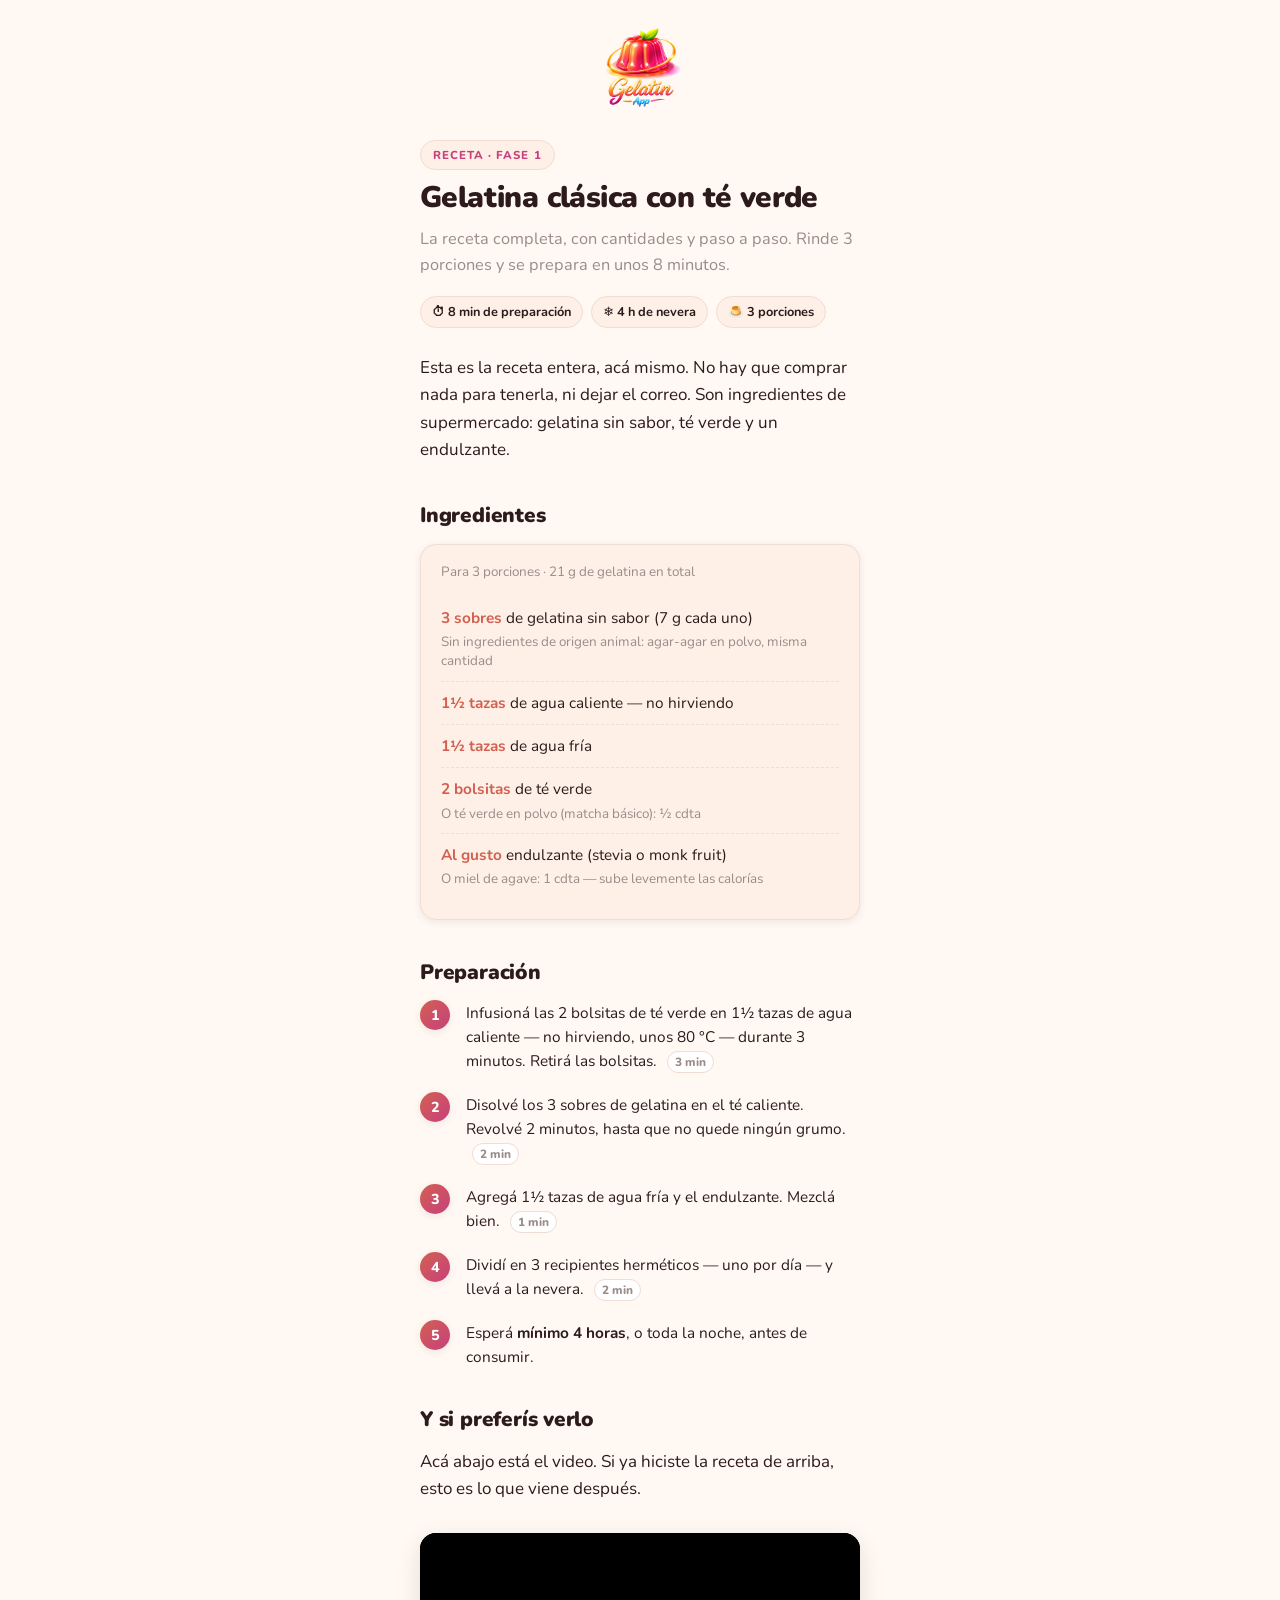
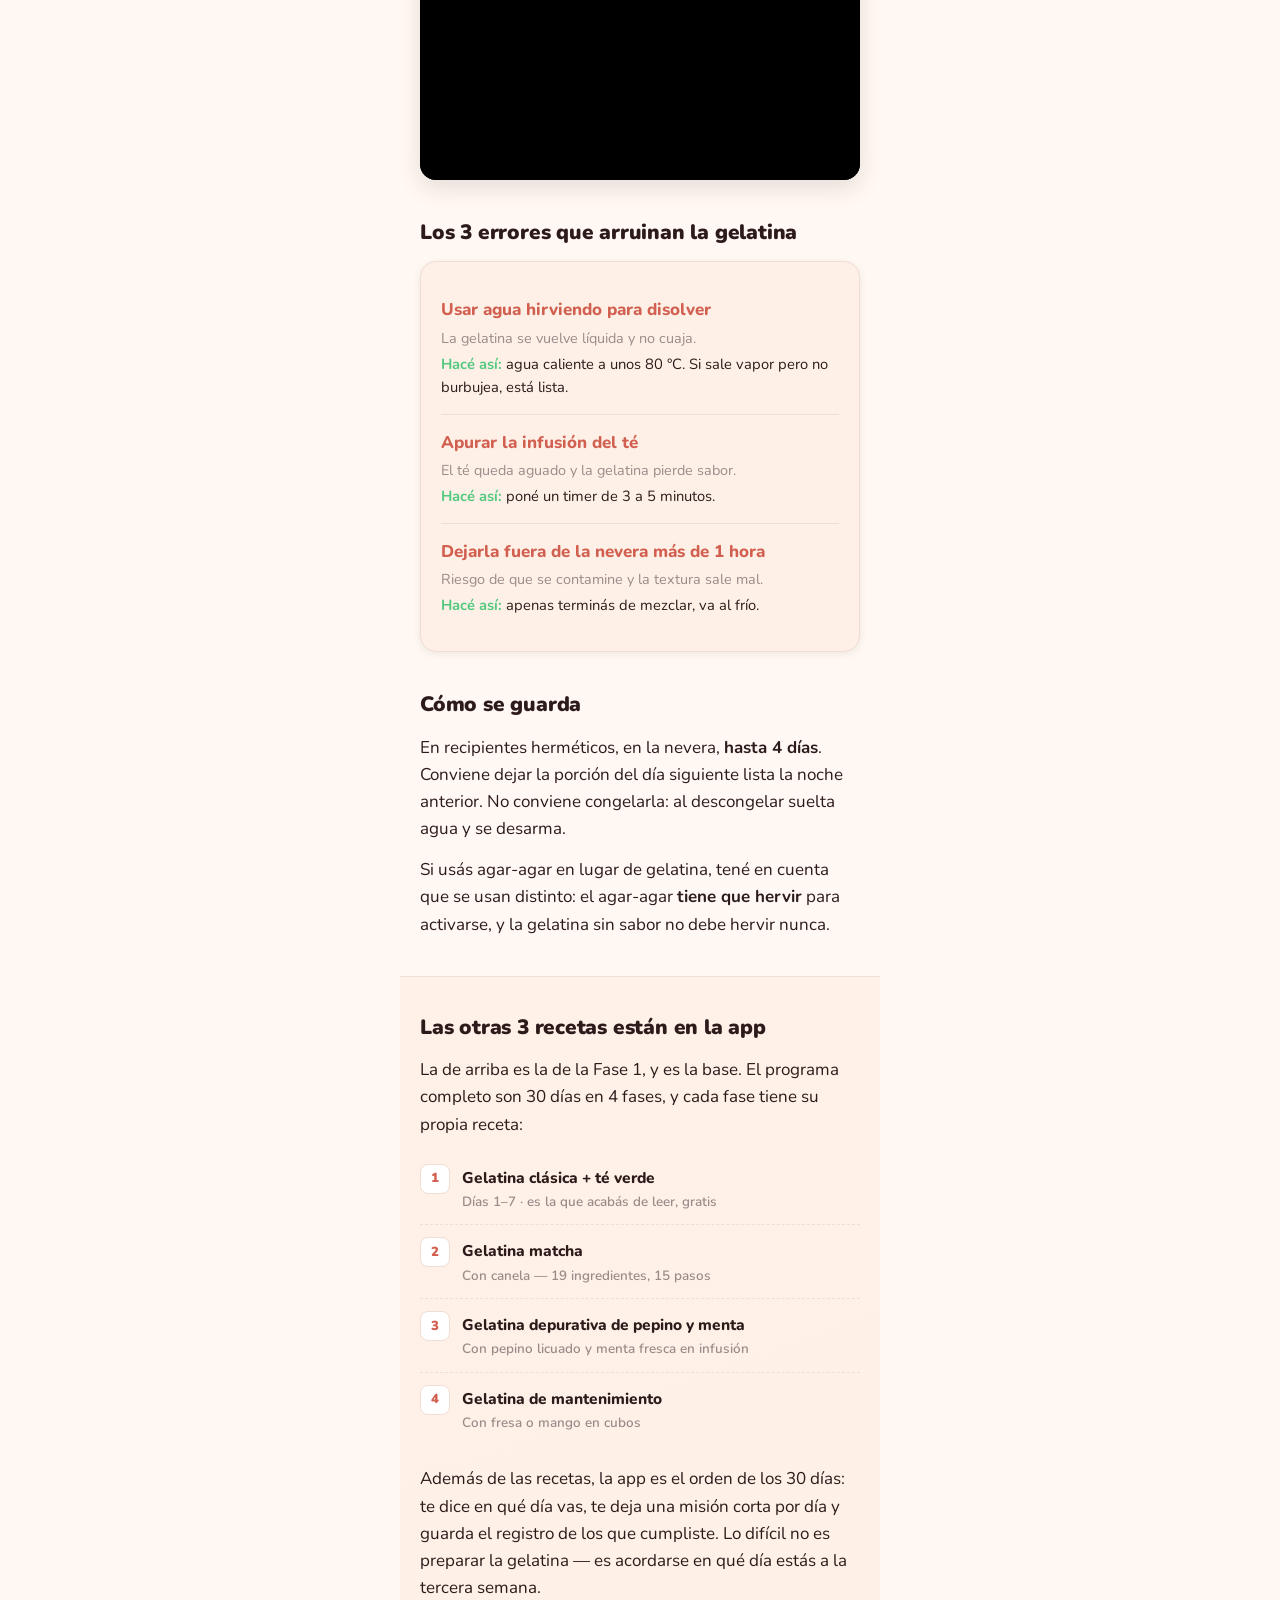
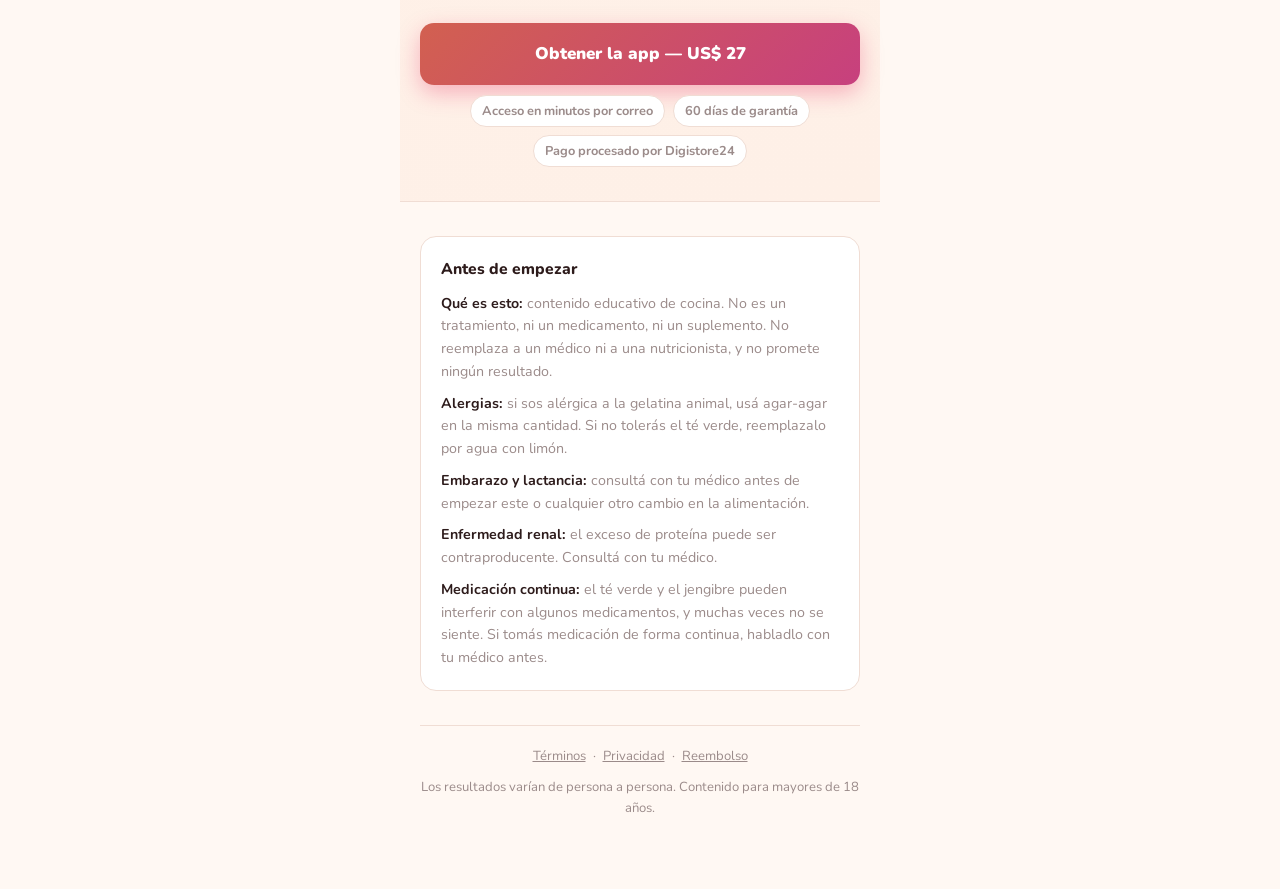
==== commit e7a4b29d: "fix(white): caminhos absolutos /app/ e remove legenda placeholder Servida sob a slug, a white resolv" ====
--- a/app/index.html
+++ b/app/index.html
@@ -5,11 +5,11 @@
 <meta name="viewport" content="width=device-width,initial-scale=1">
 <title>Gelatina clásica con té verde — la receta completa, paso a paso</title>
 <meta name="description" content="La receta de la gelatina con té verde: ingredientes, cantidades, preparación paso a paso y los errores que hacen que no cuaje. Completa y gratis.">
-<link rel="icon" href="img/logo-icon.webp" type="image/webp">
+<link rel="icon" href="/app/img/logo-icon.webp" type="image/webp">
 <meta property="og:type" content="article">
 <meta property="og:title" content="Gelatina clásica con té verde — la receta completa, paso a paso">
 <meta property="og:description" content="Ingredientes, cantidades y preparación paso a paso. Completa y gratis.">
-<meta property="og:image" content="og.jpg">
+<meta property="og:image" content="/app/og.jpg">
 <link rel="preconnect" href="https://fonts.googleapis.com">
 <link rel="preconnect" href="https://fonts.gstatic.com" crossorigin>
 <link href="https://fonts.googleapis.com/css2?family=Nunito:wght@400;600;700;800;900&display=swap" rel="stylesheet">
@@ -107,7 +107,7 @@
 <body>
 <div class="wrap">
 
-  <div class="top"><img src="img/logo.webp" alt="Gelatin App" width="92" height="92" class="logo"></div>
+  <div class="top"><img src="/app/img/logo.webp" alt="Gelatin App" width="92" height="92" class="logo"></div>
 
   <span class="kicker">Receta · Fase 1</span>
   <h1>Gelatina clásica con té verde</h1>
@@ -161,7 +161,6 @@
       document.head.appendChild(s);
     </script>
   </div>
-  <p class="video-cap">TROCAR ESTA LEGENDA — escreva o que o vídeo realmente mostra.</p>
 
   <h2>Los 3 errores que arruinan la gelatina</h2>
   <div class="card">
@@ -234,7 +233,7 @@
   </div>
 
   <footer>
-    <a href="terminos/">Términos</a>·<a href="privacidad/">Privacidad</a>·<a href="reembolso/">Reembolso</a>
+    <a href="/app/terminos/">Términos</a>·<a href="/app/privacidad/">Privacidad</a>·<a href="/app/reembolso/">Reembolso</a>
     <p style="margin-top:10px">Los resultados varían de persona a persona. Contenido para mayores de 18 años.</p>
   </footer>
 
